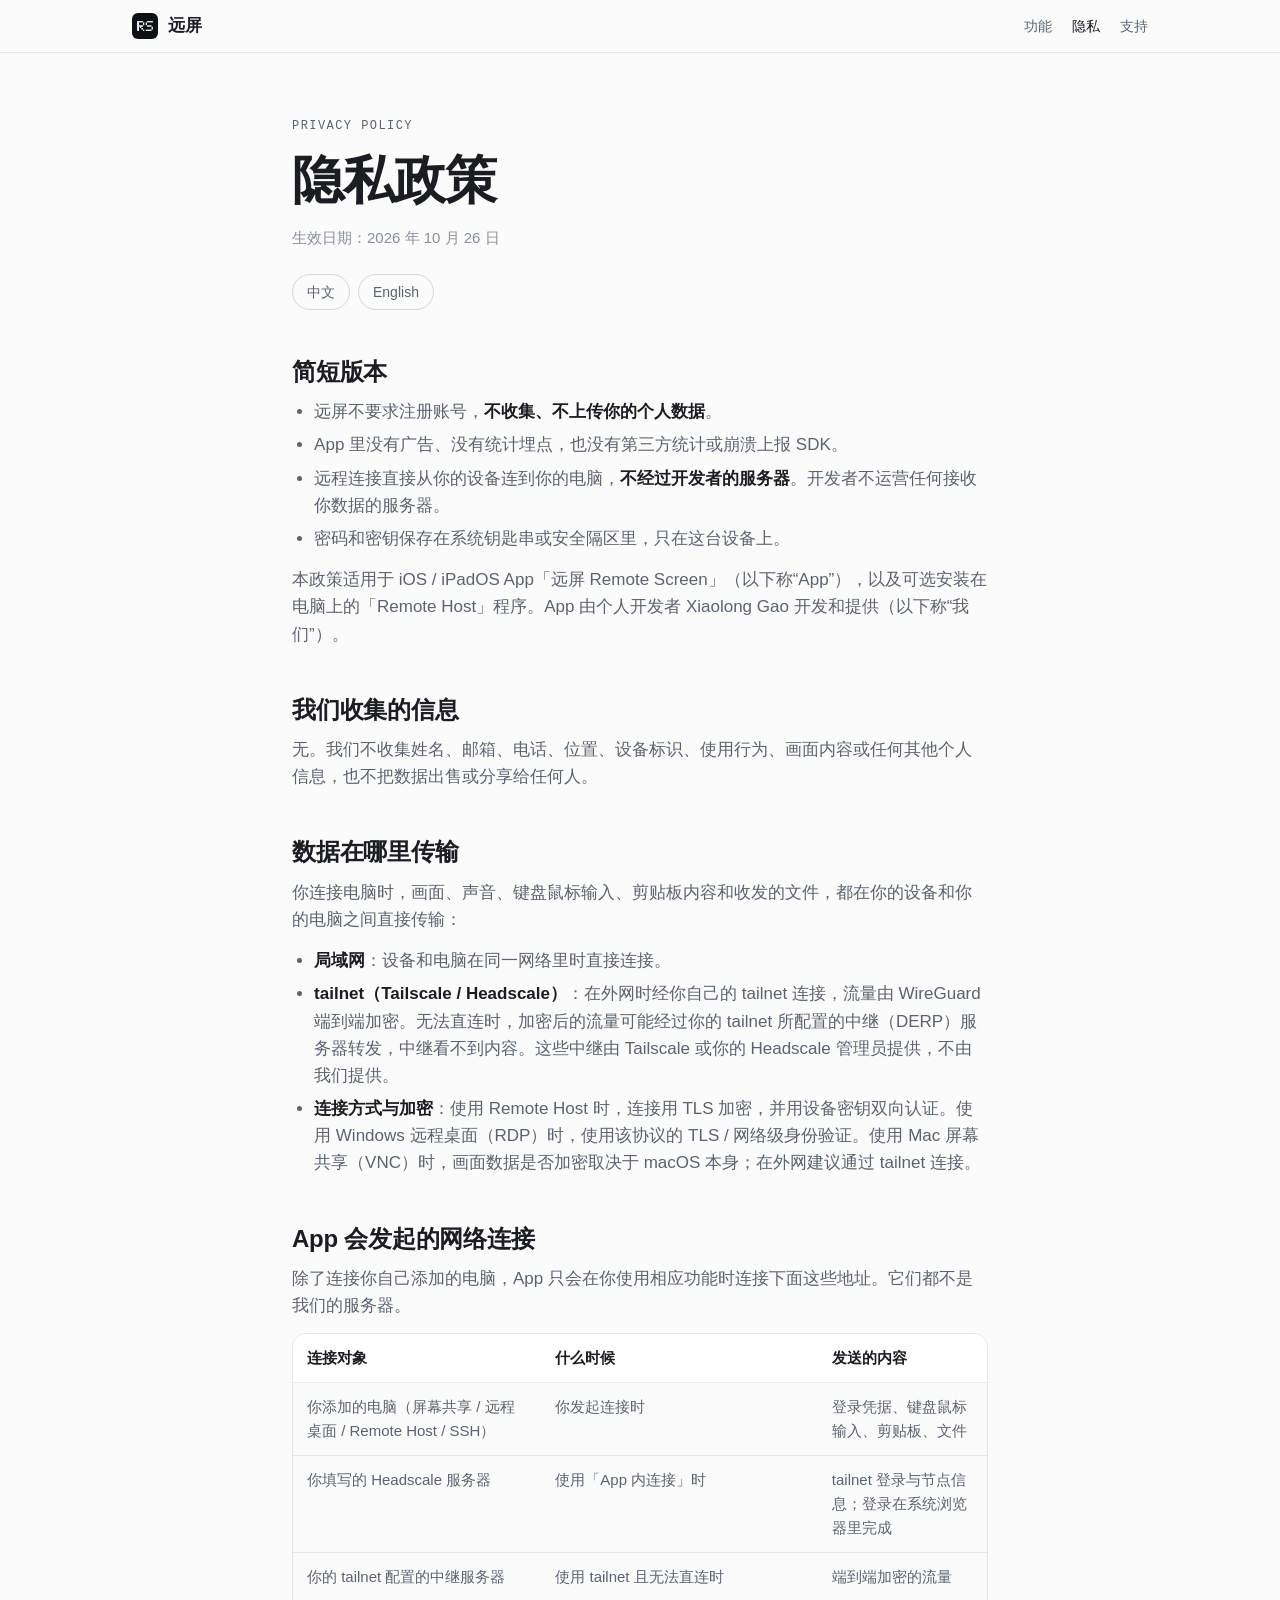
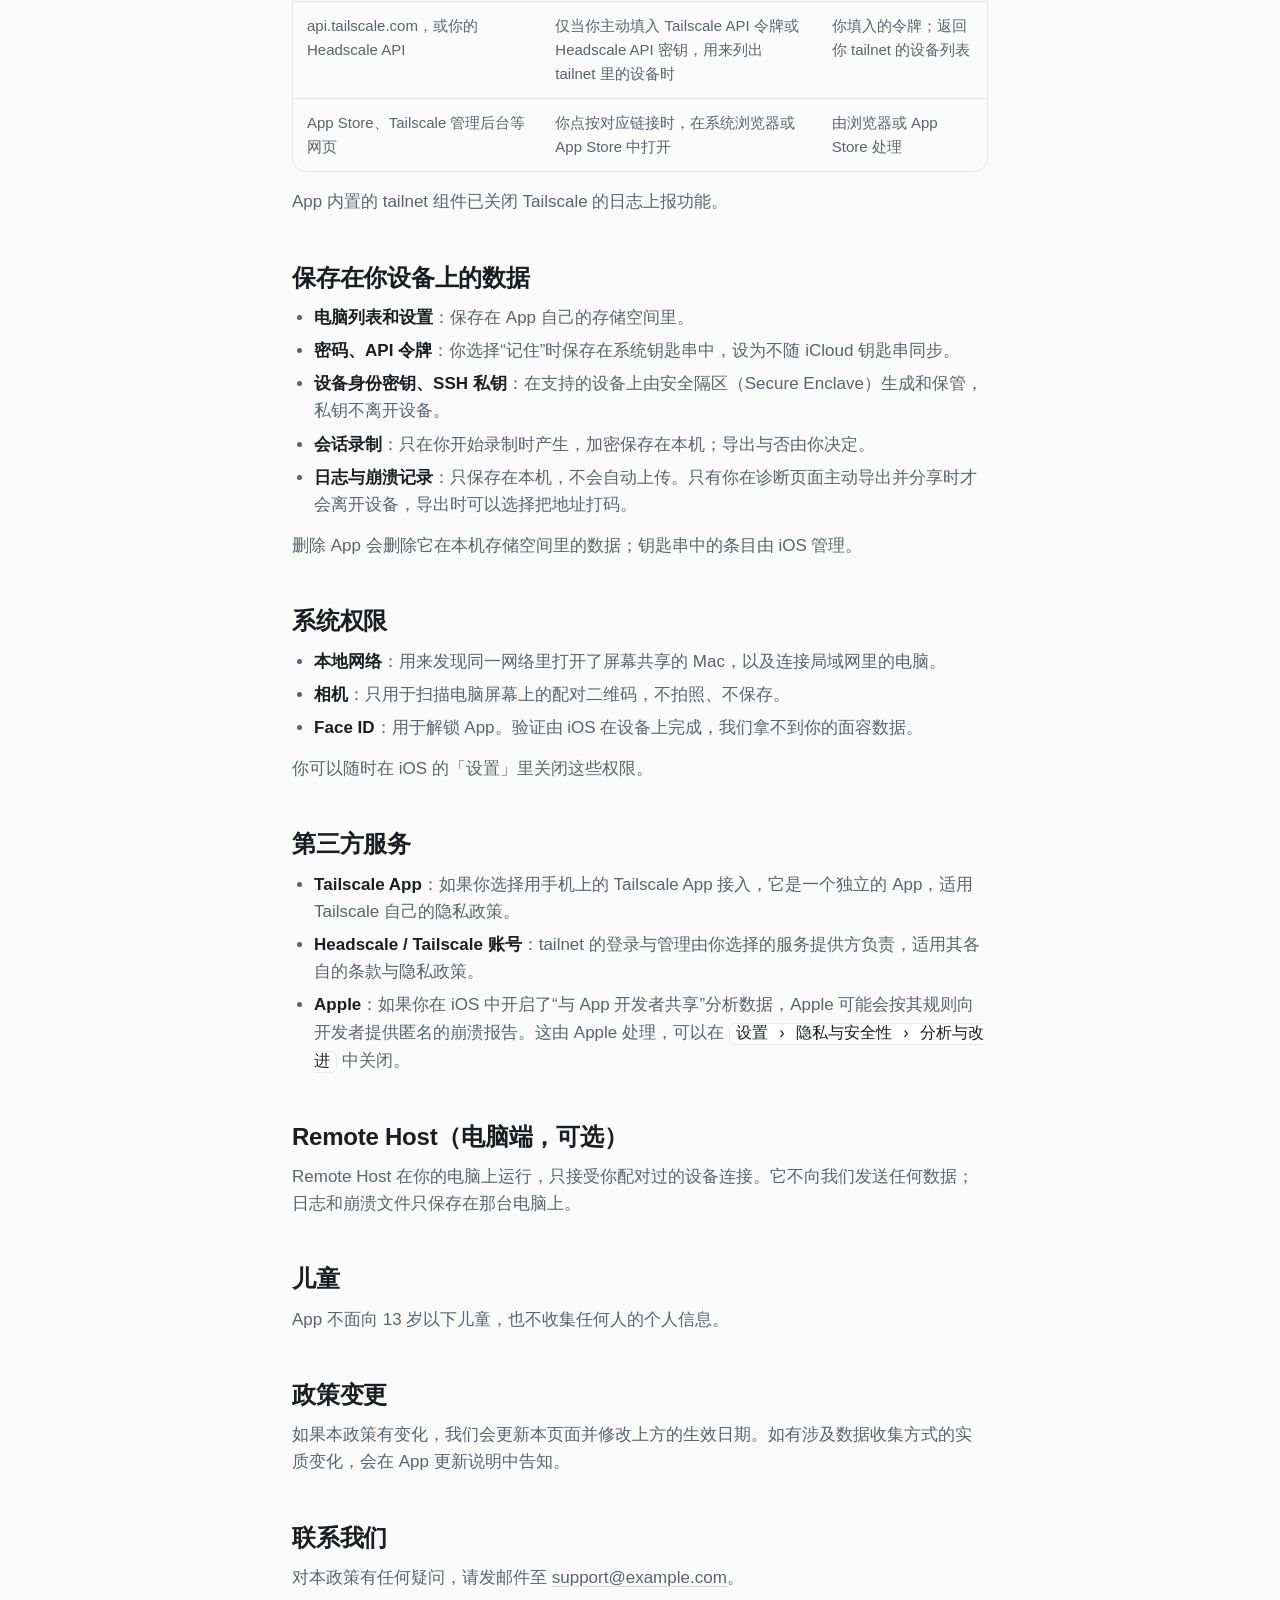
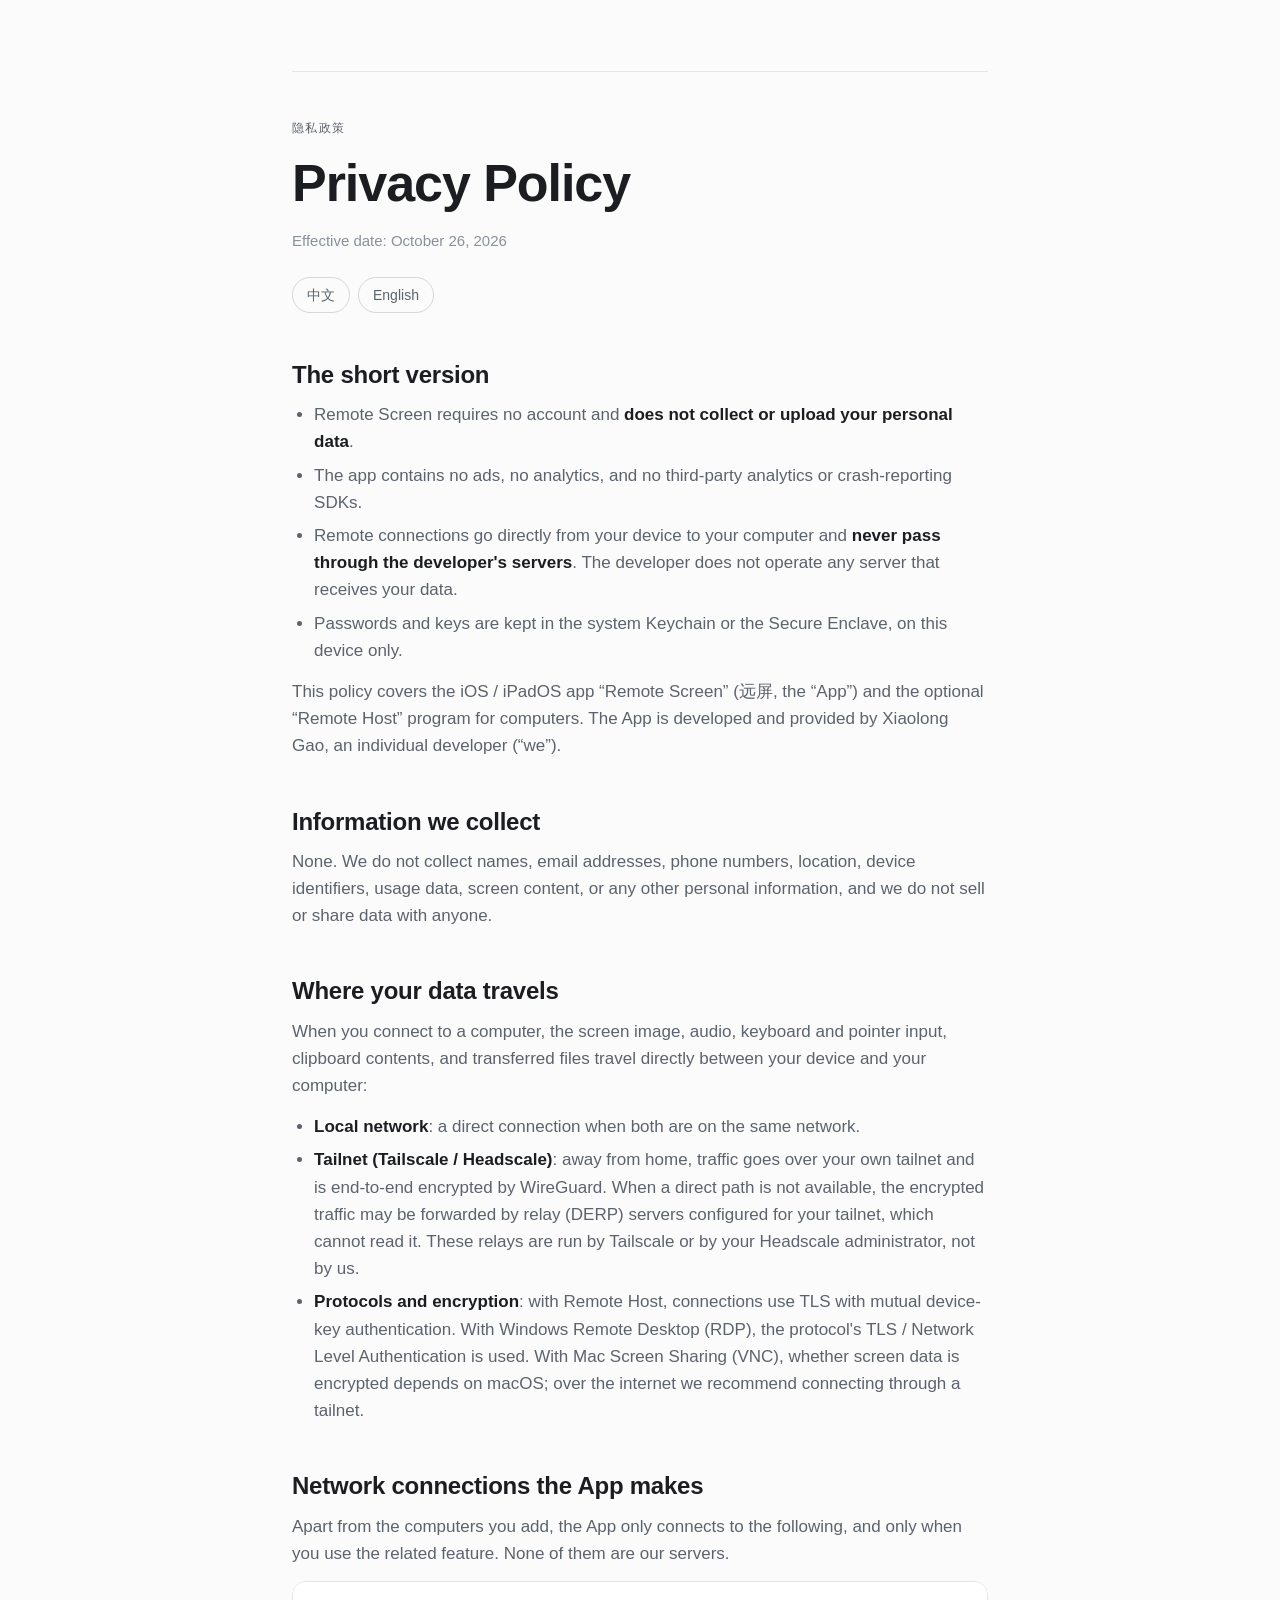
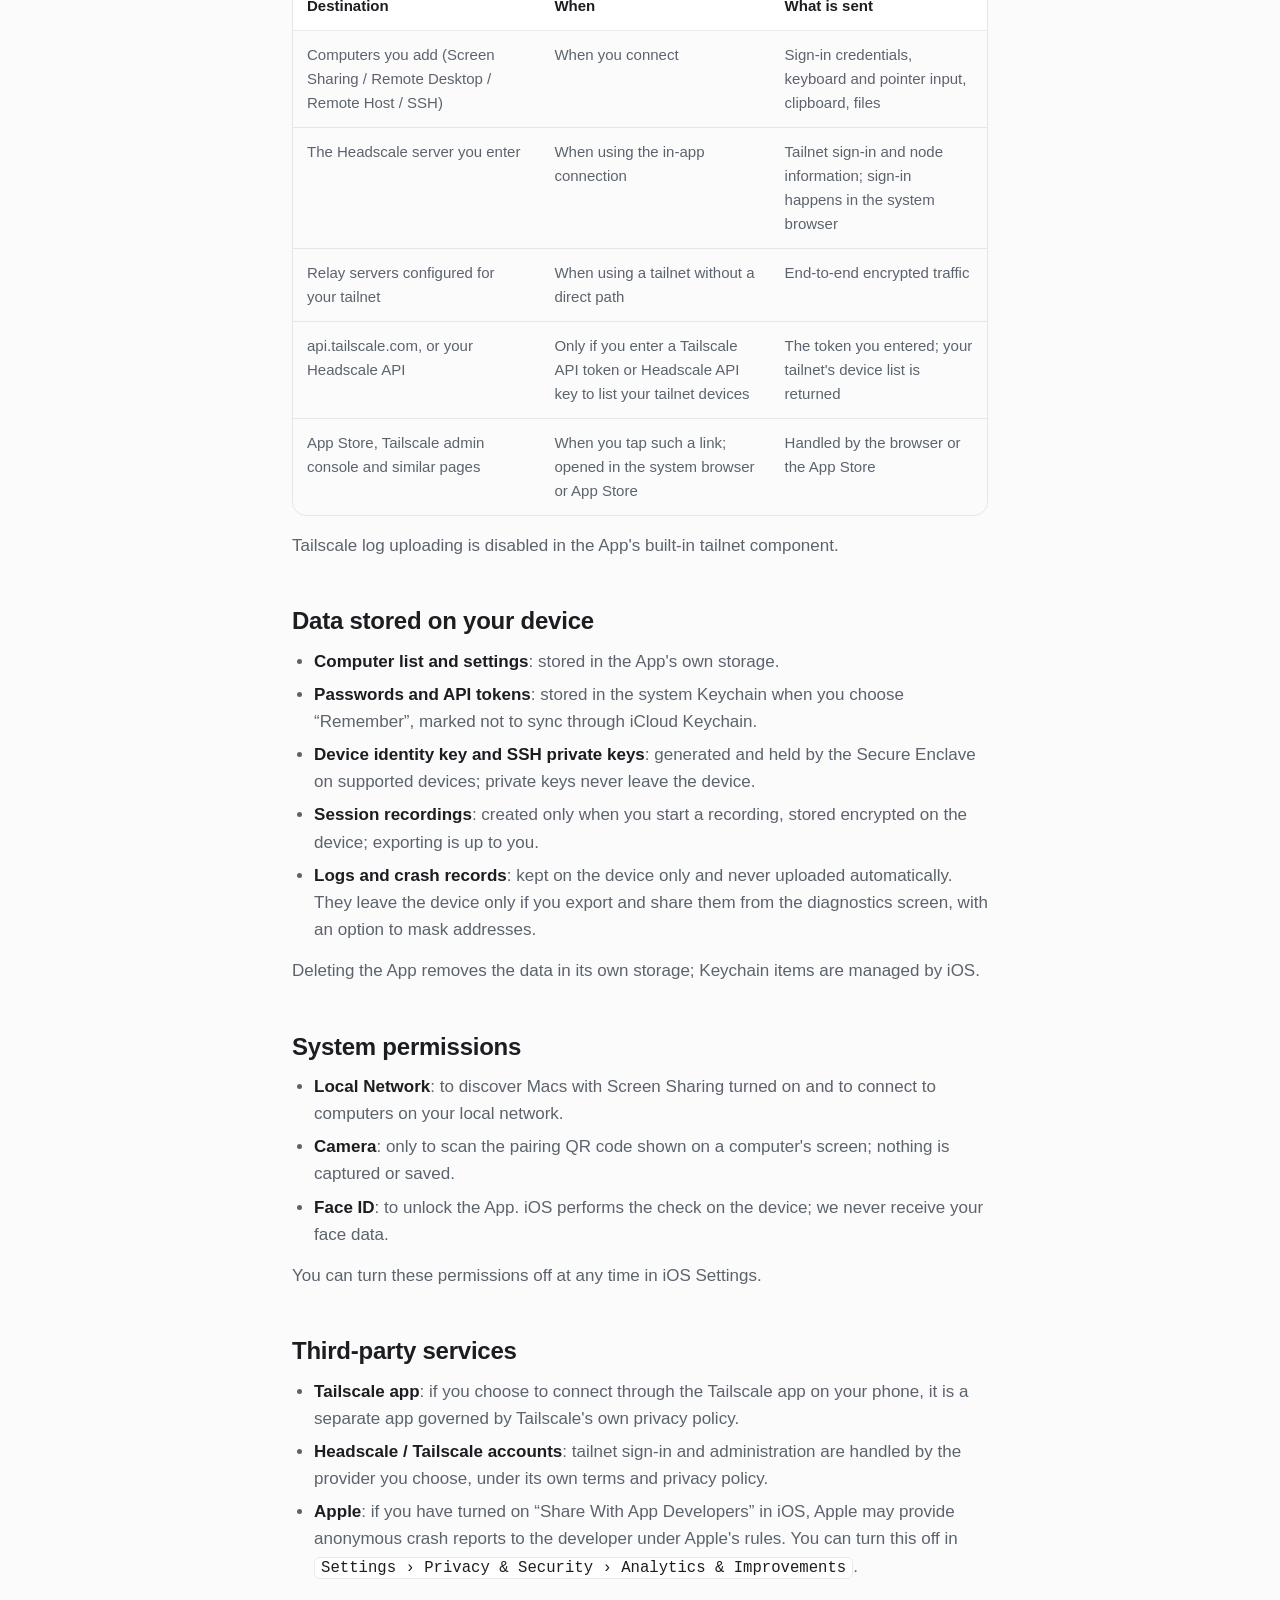
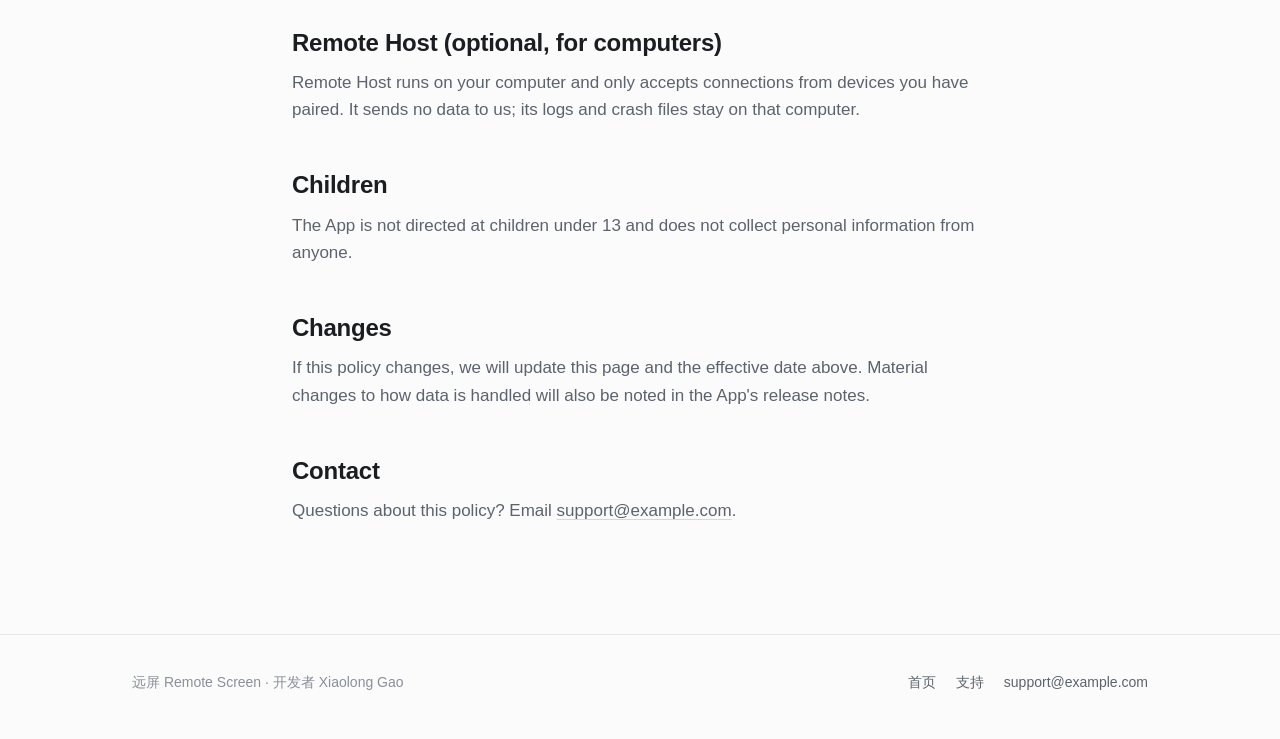
==== privacy.html @ ad570a6f "Add Remote Screen promo site with privacy and support pages Co-Authored-By: Claude Opus 5.5 <noreply" ====
<!doctype html>
<html lang="zh-CN">
<head>
  <meta charset="utf-8">
  <meta name="viewport" content="width=device-width, initial-scale=1">
  <title>隐私政策 · 远屏 Remote Screen</title>
  <meta name="description" content="远屏 Remote Screen 隐私政策 / Privacy Policy。">
  <meta name="theme-color" content="#0b0d10" media="(prefers-color-scheme: dark)">
  <meta name="theme-color" content="#fbfbfc" media="(prefers-color-scheme: light)">
  <link rel="icon" type="image/png" sizes="32x32" href="assets/icon-32.png">
  <link rel="icon" type="image/png" sizes="64x64" href="assets/icon-64.png">
  <link rel="apple-touch-icon" href="assets/icon-180.png">
  <link rel="stylesheet" href="style.css">
</head>
<body>
  <header class="nav">
    <div class="wrap">
      <a class="brand" href="./"><img src="assets/icon-64.png" alt="" width="26" height="26">远屏</a>
      <ul>
        <li class="hide-sm"><a href="./#features">功能</a></li>
        <li><a href="privacy.html" aria-current="page">隐私</a></li>
        <li><a href="support.html">支持</a></li>
      </ul>
    </div>
  </header>

  <main class="doc">
    <div class="wrap">

      <article class="lang-block" id="zh" lang="zh-CN">
        <p class="eyebrow">Privacy Policy</p>
        <h1>隐私政策</h1>
        <p class="meta">生效日期：2026 年 10 月 26 日</p>
        <nav class="lang-switch" aria-label="语言">
          <a href="#zh">中文</a>
          <a href="#en">English</a>
        </nav>

        <h2>简短版本</h2>
        <ul>
          <li>远屏不要求注册账号，<strong>不收集、不上传你的个人数据</strong>。</li>
          <li>App 里没有广告、没有统计埋点，也没有第三方统计或崩溃上报 SDK。</li>
          <li>远程连接直接从你的设备连到你的电脑，<strong>不经过开发者的服务器</strong>。开发者不运营任何接收你数据的服务器。</li>
          <li>密码和密钥保存在系统钥匙串或安全隔区里，只在这台设备上。</li>
        </ul>

        <p>本政策适用于 iOS / iPadOS App「远屏 Remote Screen」（以下称“App”），以及可选安装在电脑上的「Remote Host」程序。App 由个人开发者 Xiaolong Gao 开发和提供（以下称“我们”）。</p>

        <h2>我们收集的信息</h2>
        <p>无。我们不收集姓名、邮箱、电话、位置、设备标识、使用行为、画面内容或任何其他个人信息，也不把数据出售或分享给任何人。</p>

        <h2>数据在哪里传输</h2>
        <p>你连接电脑时，画面、声音、键盘鼠标输入、剪贴板内容和收发的文件，都在你的设备和你的电脑之间直接传输：</p>
        <ul>
          <li><strong>局域网</strong>：设备和电脑在同一网络里时直接连接。</li>
          <li><strong>tailnet（Tailscale / Headscale）</strong>：在外网时经你自己的 tailnet 连接，流量由 WireGuard 端到端加密。无法直连时，加密后的流量可能经过你的 tailnet 所配置的中继（DERP）服务器转发，中继看不到内容。这些中继由 Tailscale 或你的 Headscale 管理员提供，不由我们提供。</li>
          <li><strong>连接方式与加密</strong>：使用 Remote Host 时，连接用 TLS 加密，并用设备密钥双向认证。使用 Windows 远程桌面（RDP）时，使用该协议的 TLS / 网络级身份验证。使用 Mac 屏幕共享（VNC）时，画面数据是否加密取决于 macOS 本身；在外网建议通过 tailnet 连接。</li>
        </ul>

        <h2>App 会发起的网络连接</h2>
        <p>除了连接你自己添加的电脑，App 只会在你使用相应功能时连接下面这些地址。它们都不是我们的服务器。</p>
        <div class="table-wrap">
          <table>
            <thead><tr><th>连接对象</th><th>什么时候</th><th>发送的内容</th></tr></thead>
            <tbody>
              <tr><td>你添加的电脑（屏幕共享 / 远程桌面 / Remote Host / SSH）</td><td>你发起连接时</td><td>登录凭据、键盘鼠标输入、剪贴板、文件</td></tr>
              <tr><td>你填写的 Headscale 服务器</td><td>使用「App 内连接」时</td><td>tailnet 登录与节点信息；登录在系统浏览器里完成</td></tr>
              <tr><td>你的 tailnet 配置的中继服务器</td><td>使用 tailnet 且无法直连时</td><td>端到端加密的流量</td></tr>
              <tr><td>api.tailscale.com，或你的 Headscale API</td><td>仅当你主动填入 Tailscale API 令牌或 Headscale API 密钥，用来列出 tailnet 里的设备时</td><td>你填入的令牌；返回你 tailnet 的设备列表</td></tr>
              <tr><td>App Store、Tailscale 管理后台等网页</td><td>你点按对应链接时，在系统浏览器或 App Store 中打开</td><td>由浏览器或 App Store 处理</td></tr>
            </tbody>
          </table>
        </div>
        <p>App 内置的 tailnet 组件已关闭 Tailscale 的日志上报功能。</p>

        <h2>保存在你设备上的数据</h2>
        <ul>
          <li><strong>电脑列表和设置</strong>：保存在 App 自己的存储空间里。</li>
          <li><strong>密码、API 令牌</strong>：你选择“记住”时保存在系统钥匙串中，设为不随 iCloud 钥匙串同步。</li>
          <li><strong>设备身份密钥、SSH 私钥</strong>：在支持的设备上由安全隔区（Secure Enclave）生成和保管，私钥不离开设备。</li>
          <li><strong>会话录制</strong>：只在你开始录制时产生，加密保存在本机；导出与否由你决定。</li>
          <li><strong>日志与崩溃记录</strong>：只保存在本机，不会自动上传。只有你在诊断页面主动导出并分享时才会离开设备，导出时可以选择把地址打码。</li>
        </ul>
        <p>删除 App 会删除它在本机存储空间里的数据；钥匙串中的条目由 iOS 管理。</p>

        <h2>系统权限</h2>
        <ul>
          <li><strong>本地网络</strong>：用来发现同一网络里打开了屏幕共享的 Mac，以及连接局域网里的电脑。</li>
          <li><strong>相机</strong>：只用于扫描电脑屏幕上的配对二维码，不拍照、不保存。</li>
          <li><strong>Face ID</strong>：用于解锁 App。验证由 iOS 在设备上完成，我们拿不到你的面容数据。</li>
        </ul>
        <p>你可以随时在 iOS 的「设置」里关闭这些权限。</p>

        <h2>第三方服务</h2>
        <ul>
          <li><strong>Tailscale App</strong>：如果你选择用手机上的 Tailscale App 接入，它是一个独立的 App，适用 Tailscale 自己的隐私政策。</li>
          <li><strong>Headscale / Tailscale 账号</strong>：tailnet 的登录与管理由你选择的服务提供方负责，适用其各自的条款与隐私政策。</li>
          <li><strong>Apple</strong>：如果你在 iOS 中开启了“与 App 开发者共享”分析数据，Apple 可能会按其规则向开发者提供匿名的崩溃报告。这由 Apple 处理，可以在 <span class="path">设置 › 隐私与安全性 › 分析与改进</span> 中关闭。</li>
        </ul>

        <h2>Remote Host（电脑端，可选）</h2>
        <p>Remote Host 在你的电脑上运行，只接受你配对过的设备连接。它不向我们发送任何数据；日志和崩溃文件只保存在那台电脑上。</p>

        <h2>儿童</h2>
        <p>App 不面向 13 岁以下儿童，也不收集任何人的个人信息。</p>

        <h2>政策变更</h2>
        <p>如果本政策有变化，我们会更新本页面并修改上方的生效日期。如有涉及数据收集方式的实质变化，会在 App 更新说明中告知。</p>

        <h2>联系我们</h2>
        <p>对本政策有任何疑问，请发邮件至 <a href="mailto:support@example.com">support@example.com</a>。</p>
      </article>

      <article class="lang-block" id="en" lang="en">
        <p class="eyebrow">隐私政策</p>
        <h1>Privacy Policy</h1>
        <p class="meta">Effective date: October 26, 2026</p>
        <nav class="lang-switch" aria-label="Language">
          <a href="#zh">中文</a>
          <a href="#en">English</a>
        </nav>

        <h2>The short version</h2>
        <ul>
          <li>Remote Screen requires no account and <strong>does not collect or upload your personal data</strong>.</li>
          <li>The app contains no ads, no analytics, and no third-party analytics or crash-reporting SDKs.</li>
          <li>Remote connections go directly from your device to your computer and <strong>never pass through the developer's servers</strong>. The developer does not operate any server that receives your data.</li>
          <li>Passwords and keys are kept in the system Keychain or the Secure Enclave, on this device only.</li>
        </ul>

        <p>This policy covers the iOS / iPadOS app “Remote Screen” (远屏, the “App”) and the optional “Remote Host” program for computers. The App is developed and provided by Xiaolong Gao, an individual developer (“we”).</p>

        <h2>Information we collect</h2>
        <p>None. We do not collect names, email addresses, phone numbers, location, device identifiers, usage data, screen content, or any other personal information, and we do not sell or share data with anyone.</p>

        <h2>Where your data travels</h2>
        <p>When you connect to a computer, the screen image, audio, keyboard and pointer input, clipboard contents, and transferred files travel directly between your device and your computer:</p>
        <ul>
          <li><strong>Local network</strong>: a direct connection when both are on the same network.</li>
          <li><strong>Tailnet (Tailscale / Headscale)</strong>: away from home, traffic goes over your own tailnet and is end-to-end encrypted by WireGuard. When a direct path is not available, the encrypted traffic may be forwarded by relay (DERP) servers configured for your tailnet, which cannot read it. These relays are run by Tailscale or by your Headscale administrator, not by us.</li>
          <li><strong>Protocols and encryption</strong>: with Remote Host, connections use TLS with mutual device-key authentication. With Windows Remote Desktop (RDP), the protocol's TLS / Network Level Authentication is used. With Mac Screen Sharing (VNC), whether screen data is encrypted depends on macOS; over the internet we recommend connecting through a tailnet.</li>
        </ul>

        <h2>Network connections the App makes</h2>
        <p>Apart from the computers you add, the App only connects to the following, and only when you use the related feature. None of them are our servers.</p>
        <div class="table-wrap">
          <table>
            <thead><tr><th>Destination</th><th>When</th><th>What is sent</th></tr></thead>
            <tbody>
              <tr><td>Computers you add (Screen Sharing / Remote Desktop / Remote Host / SSH)</td><td>When you connect</td><td>Sign-in credentials, keyboard and pointer input, clipboard, files</td></tr>
              <tr><td>The Headscale server you enter</td><td>When using the in-app connection</td><td>Tailnet sign-in and node information; sign-in happens in the system browser</td></tr>
              <tr><td>Relay servers configured for your tailnet</td><td>When using a tailnet without a direct path</td><td>End-to-end encrypted traffic</td></tr>
              <tr><td>api.tailscale.com, or your Headscale API</td><td>Only if you enter a Tailscale API token or Headscale API key to list your tailnet devices</td><td>The token you entered; your tailnet's device list is returned</td></tr>
              <tr><td>App Store, Tailscale admin console and similar pages</td><td>When you tap such a link; opened in the system browser or App Store</td><td>Handled by the browser or the App Store</td></tr>
            </tbody>
          </table>
        </div>
        <p>Tailscale log uploading is disabled in the App's built-in tailnet component.</p>

        <h2>Data stored on your device</h2>
        <ul>
          <li><strong>Computer list and settings</strong>: stored in the App's own storage.</li>
          <li><strong>Passwords and API tokens</strong>: stored in the system Keychain when you choose “Remember”, marked not to sync through iCloud Keychain.</li>
          <li><strong>Device identity key and SSH private keys</strong>: generated and held by the Secure Enclave on supported devices; private keys never leave the device.</li>
          <li><strong>Session recordings</strong>: created only when you start a recording, stored encrypted on the device; exporting is up to you.</li>
          <li><strong>Logs and crash records</strong>: kept on the device only and never uploaded automatically. They leave the device only if you export and share them from the diagnostics screen, with an option to mask addresses.</li>
        </ul>
        <p>Deleting the App removes the data in its own storage; Keychain items are managed by iOS.</p>

        <h2>System permissions</h2>
        <ul>
          <li><strong>Local Network</strong>: to discover Macs with Screen Sharing turned on and to connect to computers on your local network.</li>
          <li><strong>Camera</strong>: only to scan the pairing QR code shown on a computer's screen; nothing is captured or saved.</li>
          <li><strong>Face ID</strong>: to unlock the App. iOS performs the check on the device; we never receive your face data.</li>
        </ul>
        <p>You can turn these permissions off at any time in iOS Settings.</p>

        <h2>Third-party services</h2>
        <ul>
          <li><strong>Tailscale app</strong>: if you choose to connect through the Tailscale app on your phone, it is a separate app governed by Tailscale's own privacy policy.</li>
          <li><strong>Headscale / Tailscale accounts</strong>: tailnet sign-in and administration are handled by the provider you choose, under its own terms and privacy policy.</li>
          <li><strong>Apple</strong>: if you have turned on “Share With App Developers” in iOS, Apple may provide anonymous crash reports to the developer under Apple's rules. You can turn this off in <span class="path">Settings › Privacy &amp; Security › Analytics &amp; Improvements</span>.</li>
        </ul>

        <h2>Remote Host (optional, for computers)</h2>
        <p>Remote Host runs on your computer and only accepts connections from devices you have paired. It sends no data to us; its logs and crash files stay on that computer.</p>

        <h2>Children</h2>
        <p>The App is not directed at children under 13 and does not collect personal information from anyone.</p>

        <h2>Changes</h2>
        <p>If this policy changes, we will update this page and the effective date above. Material changes to how data is handled will also be noted in the App's release notes.</p>

        <h2>Contact</h2>
        <p>Questions about this policy? Email <a href="mailto:support@example.com">support@example.com</a>.</p>
      </article>

    </div>
  </main>

  <footer class="footer">
    <div class="wrap">
      <span>远屏 Remote Screen · 开发者 Xiaolong Gao</span>
      <nav>
        <a href="./">首页</a>
        <a href="support.html">支持</a>
        <a href="mailto:support@example.com">support@example.com</a>
      </nav>
    </div>
  </footer>
</body>
</html>
---- style.css ----
/* 远屏 Remote Screen — 站点样式。单文件，无构建。深色为主，浅色跟随系统。 */

:root {
  color-scheme: dark light;
  --bg: #0b0d10;
  --bg-raised: #14171b;
  --bg-sunken: #08090b;
  --text: #eceff2;
  --text-2: #a3abb5;
  --text-3: #6f7782;
  --line: rgba(236, 239, 242, 0.1);
  --line-strong: rgba(236, 239, 242, 0.18);
  --accent: #9cc4a4;
  --btn-bg: #eceff2;
  --btn-text: #0b0d10;
  --radius: 22px;
  --wrap: 1080px;
  --gutter: 16px;
  --font: -apple-system, BlinkMacSystemFont, "SF Pro Text", "PingFang SC", "Hiragino Sans GB",
    "Microsoft YaHei", "Helvetica Neue", Helvetica, Arial, sans-serif;
  --mono: ui-monospace, "SF Mono", Menlo, Consolas, monospace;
}

@media (prefers-color-scheme: light) {
  :root {
    --bg: #fbfbfc;
    --bg-raised: #ffffff;
    --bg-sunken: #f2f3f5;
    --text: #1b1d20;
    --text-2: #5c636c;
    --text-3: #8a9099;
    --line: rgba(27, 29, 32, 0.09);
    --line-strong: rgba(27, 29, 32, 0.16);
    --accent: #3d7a4c;
    --btn-bg: #1b1d20;
    --btn-text: #ffffff;
  }
}

*, *::before, *::after { box-sizing: border-box; }

html { -webkit-text-size-adjust: 100%; text-size-adjust: 100%; scroll-behavior: smooth; }

body {
  margin: 0;
  background: var(--bg);
  color: var(--text);
  font-family: var(--font);
  font-size: 17px;
  line-height: 1.6;
  -webkit-font-smoothing: antialiased;
  overflow-x: hidden;
}

img { max-width: 100%; height: auto; display: block; }

a { color: inherit; text-decoration-color: var(--line-strong); text-underline-offset: 3px; }
a:hover { text-decoration-color: currentColor; }

:focus-visible { outline: 2px solid var(--accent); outline-offset: 3px; border-radius: 6px; }

.wrap { max-width: var(--wrap); margin: 0 auto; padding: 0 var(--gutter); }
@media (min-width: 720px) { :root { --gutter: 32px; } }

/* 顶栏 */
.nav {
  position: sticky; top: 0; z-index: 10;
  background: color-mix(in srgb, var(--bg) 82%, transparent);
  -webkit-backdrop-filter: saturate(160%) blur(18px);
  backdrop-filter: saturate(160%) blur(18px);
  border-bottom: 1px solid var(--line);
}
.nav .wrap { display: flex; align-items: center; justify-content: space-between; height: 52px; gap: 16px; }
.brand { display: flex; align-items: center; gap: 10px; text-decoration: none; font-weight: 600; letter-spacing: 0.01em; white-space: nowrap; }
.brand img { width: 26px; height: 26px; border-radius: 6px; image-rendering: pixelated; }
.nav ul { display: flex; gap: 20px; list-style: none; margin: 0; padding: 0; font-size: 14px; }
.nav li a { color: var(--text-2); text-decoration: none; }
.nav li a:hover, .nav li a[aria-current="page"] { color: var(--text); }
@media (max-width: 560px) { .nav ul { gap: 14px; } .nav .hide-sm { display: none; } }

/* 文字层级 */
.eyebrow {
  font-family: var(--mono); font-size: 12px; letter-spacing: 0.12em; text-transform: uppercase;
  color: var(--text-3); margin: 0 0 14px;
}
h1, h2, h3 { line-height: 1.18; letter-spacing: -0.01em; margin: 0; font-weight: 700; }
h1 { font-size: clamp(40px, 8vw, 76px); letter-spacing: -0.02em; }
h2 { font-size: clamp(28px, 4.6vw, 44px); }
h3 { font-size: 19px; font-weight: 600; }
.lead { font-size: clamp(18px, 2.2vw, 22px); color: var(--text-2); max-width: 40em; margin: 18px 0 0; }
.muted { color: var(--text-2); }
.small { font-size: 14px; color: var(--text-3); }

/* 首屏 */
.hero { padding: 72px 0 40px; text-align: center; }
.hero .app-icon { width: 104px; height: 104px; border-radius: 23px; margin: 0 auto 28px; image-rendering: pixelated; box-shadow: 0 0 0 1px var(--line); }
.hero h1 .en { display: block; font-size: 0.36em; font-weight: 500; letter-spacing: 0.02em; color: var(--text-3); margin-top: 10px; }
.hero .lead { margin-left: auto; margin-right: auto; }
.hero-cta { display: flex; flex-wrap: wrap; justify-content: center; align-items: center; gap: 14px 22px; margin-top: 32px; }
.hero .hero-shot { margin: 56px auto 0; max-width: 960px; }
.hero-shot figcaption { margin-top: 12px; }

.btn-store {
  display: inline-flex; align-items: center; gap: 10px;
  background: var(--btn-bg); color: var(--btn-text);
  padding: 11px 22px 11px 18px; border-radius: 999px; text-decoration: none; font-weight: 600; font-size: 16px;
}
.btn-store svg { width: 20px; height: 20px; fill: currentColor; }
.btn-store small { display: block; font-size: 11px; font-weight: 500; opacity: 0.7; line-height: 1.1; }
.btn-store span { line-height: 1.15; text-align: left; }
.link-arrow { color: var(--text-2); text-decoration: none; font-size: 16px; }
.link-arrow:hover { color: var(--text); }
.link-arrow::after { content: " →"; }

/* 分区 */
.section { padding: 96px 0; border-top: 1px solid var(--line); }
.section-head { max-width: 720px; margin-bottom: 48px; }

.grid { display: grid; gap: 16px; grid-template-columns: 1fr; }
@media (min-width: 720px) { .grid-2 { grid-template-columns: 1fr 1fr; } .grid-3 { grid-template-columns: repeat(3, 1fr); } }

.card {
  background: var(--bg-raised); border: 1px solid var(--line); border-radius: var(--radius);
  padding: 28px; min-width: 0;
}
.card h3 { margin-bottom: 8px; }
.card p { margin: 0; color: var(--text-2); font-size: 16px; }
.card p + p { margin-top: 10px; }
.card .tag { font-family: var(--mono); font-size: 12px; color: var(--text-3); letter-spacing: 0.06em; margin-bottom: 16px; display: block; }

.list { list-style: none; margin: 18px 0 0; padding: 0; }
.list li { padding: 10px 0; border-top: 1px solid var(--line); color: var(--text-2); font-size: 16px; }
.list li:first-child { border-top: 0; }
.list li b { color: var(--text); font-weight: 600; }

/* 截图 */
.shot { margin: 0; }
.shot img { width: 100%; }
.shot figcaption { font-size: 13px; color: var(--text-3); text-align: center; }
.split { display: grid; gap: 40px; align-items: center; grid-template-columns: 1fr; }
@media (min-width: 860px) { .split { grid-template-columns: 1.35fr 1fr; gap: 56px; } .split.rev { grid-template-columns: 1fr 1.35fr; } .split.rev > :first-child { order: 2; } }
.shot-phone { max-width: 300px; margin: 0 auto; }

/* 特性行 */
.features { display: grid; gap: 0; grid-template-columns: 1fr; border-top: 1px solid var(--line); }
@media (min-width: 720px) { .features { grid-template-columns: 1fr 1fr; column-gap: 48px; } }
.feature { padding: 26px 0; border-bottom: 1px solid var(--line); min-width: 0; }
.feature h3 { margin-bottom: 6px; }
.feature p { margin: 0; color: var(--text-2); font-size: 16px; }

/* 隐私承诺 */
.promise { background: var(--bg-sunken); }
.promise-list { display: grid; gap: 28px; grid-template-columns: 1fr; margin: 0; padding: 0; list-style: none; }
@media (min-width: 720px) { .promise-list { grid-template-columns: repeat(3, 1fr); gap: 40px; } }
.promise-list h3 { margin-bottom: 8px; }
.promise-list p { margin: 0; color: var(--text-2); font-size: 16px; }

/* 常见问题 */
.faq { border-top: 1px solid var(--line); }
.faq details { border-bottom: 1px solid var(--line); }
.faq summary {
  cursor: pointer; list-style: none; padding: 22px 36px 22px 0; position: relative;
  font-size: 18px; font-weight: 600;
}
.faq summary::-webkit-details-marker { display: none; }
.faq summary::after {
  content: ""; position: absolute; right: 6px; top: 50%; width: 10px; height: 10px; margin-top: -7px;
  border-right: 2px solid var(--text-3); border-bottom: 2px solid var(--text-3); transform: rotate(45deg);
  transition: transform 0.2s ease;
}
.faq details[open] summary::after { transform: rotate(-135deg); margin-top: -2px; }
.faq .answer { padding: 0 0 24px; color: var(--text-2); max-width: 46em; }
.faq .answer p { margin: 0 0 12px; }
.faq .answer ol, .faq .answer ul { margin: 0 0 12px; padding-left: 1.3em; }
.faq .answer li { margin: 4px 0; }

.path { font-family: var(--mono); font-size: 0.92em; color: var(--text); background: var(--bg-raised); border: 1px solid var(--line); border-radius: 6px; padding: 1px 6px; white-space: normal; overflow-wrap: anywhere; }

/* 文档页（隐私、支持） */
.doc { padding: 64px 0 96px; }
.doc .wrap { max-width: 760px; }
.doc h1 { font-size: clamp(34px, 6vw, 52px); }
.doc h2 { font-size: 24px; margin: 48px 0 12px; }
.doc h3 { font-size: 18px; margin: 28px 0 8px; }
.doc p, .doc li { color: var(--text-2); }
.doc p { margin: 0 0 14px; }
.doc ul { padding-left: 1.3em; margin: 0 0 14px; }
.doc li { margin: 6px 0; }
.doc strong { color: var(--text); font-weight: 600; }
.doc .meta { margin-top: 14px; color: var(--text-3); font-size: 15px; }
.lang-switch { display: flex; gap: 8px; margin-top: 24px; }
.lang-switch a { font-size: 14px; text-decoration: none; padding: 6px 14px; border-radius: 999px; border: 1px solid var(--line-strong); color: var(--text-2); }
.lang-switch a:hover { color: var(--text); border-color: var(--text-3); }
.lang-block + .lang-block { margin-top: 80px; padding-top: 48px; border-top: 1px solid var(--line); }
.table-wrap { overflow-x: auto; margin: 0 0 16px; border: 1px solid var(--line); border-radius: 14px; }
table { border-collapse: collapse; width: 100%; min-width: 560px; font-size: 15px; }
th, td { text-align: left; vertical-align: top; padding: 12px 14px; border-bottom: 1px solid var(--line); color: var(--text-2); }
th { color: var(--text); font-weight: 600; background: var(--bg-raised); }
tr:last-child td { border-bottom: 0; }

.contact-card { margin: 28px 0 8px; padding: 28px; border-radius: var(--radius); background: var(--bg-raised); border: 1px solid var(--line); }
.contact-card .email { font-size: clamp(20px, 4vw, 26px); font-weight: 600; color: var(--text); text-decoration: none; overflow-wrap: anywhere; }

/* 页脚 */
.footer { border-top: 1px solid var(--line); padding: 36px 0 48px; font-size: 14px; color: var(--text-3); }
.footer .wrap { display: flex; flex-wrap: wrap; gap: 12px 28px; justify-content: space-between; }
.footer nav { display: flex; flex-wrap: wrap; gap: 8px 20px; }
.footer a { color: var(--text-2); text-decoration: none; }
.footer a:hover { color: var(--text); }

@media (prefers-reduced-motion: reduce) { html { scroll-behavior: auto; } * { transition: none !important; } }
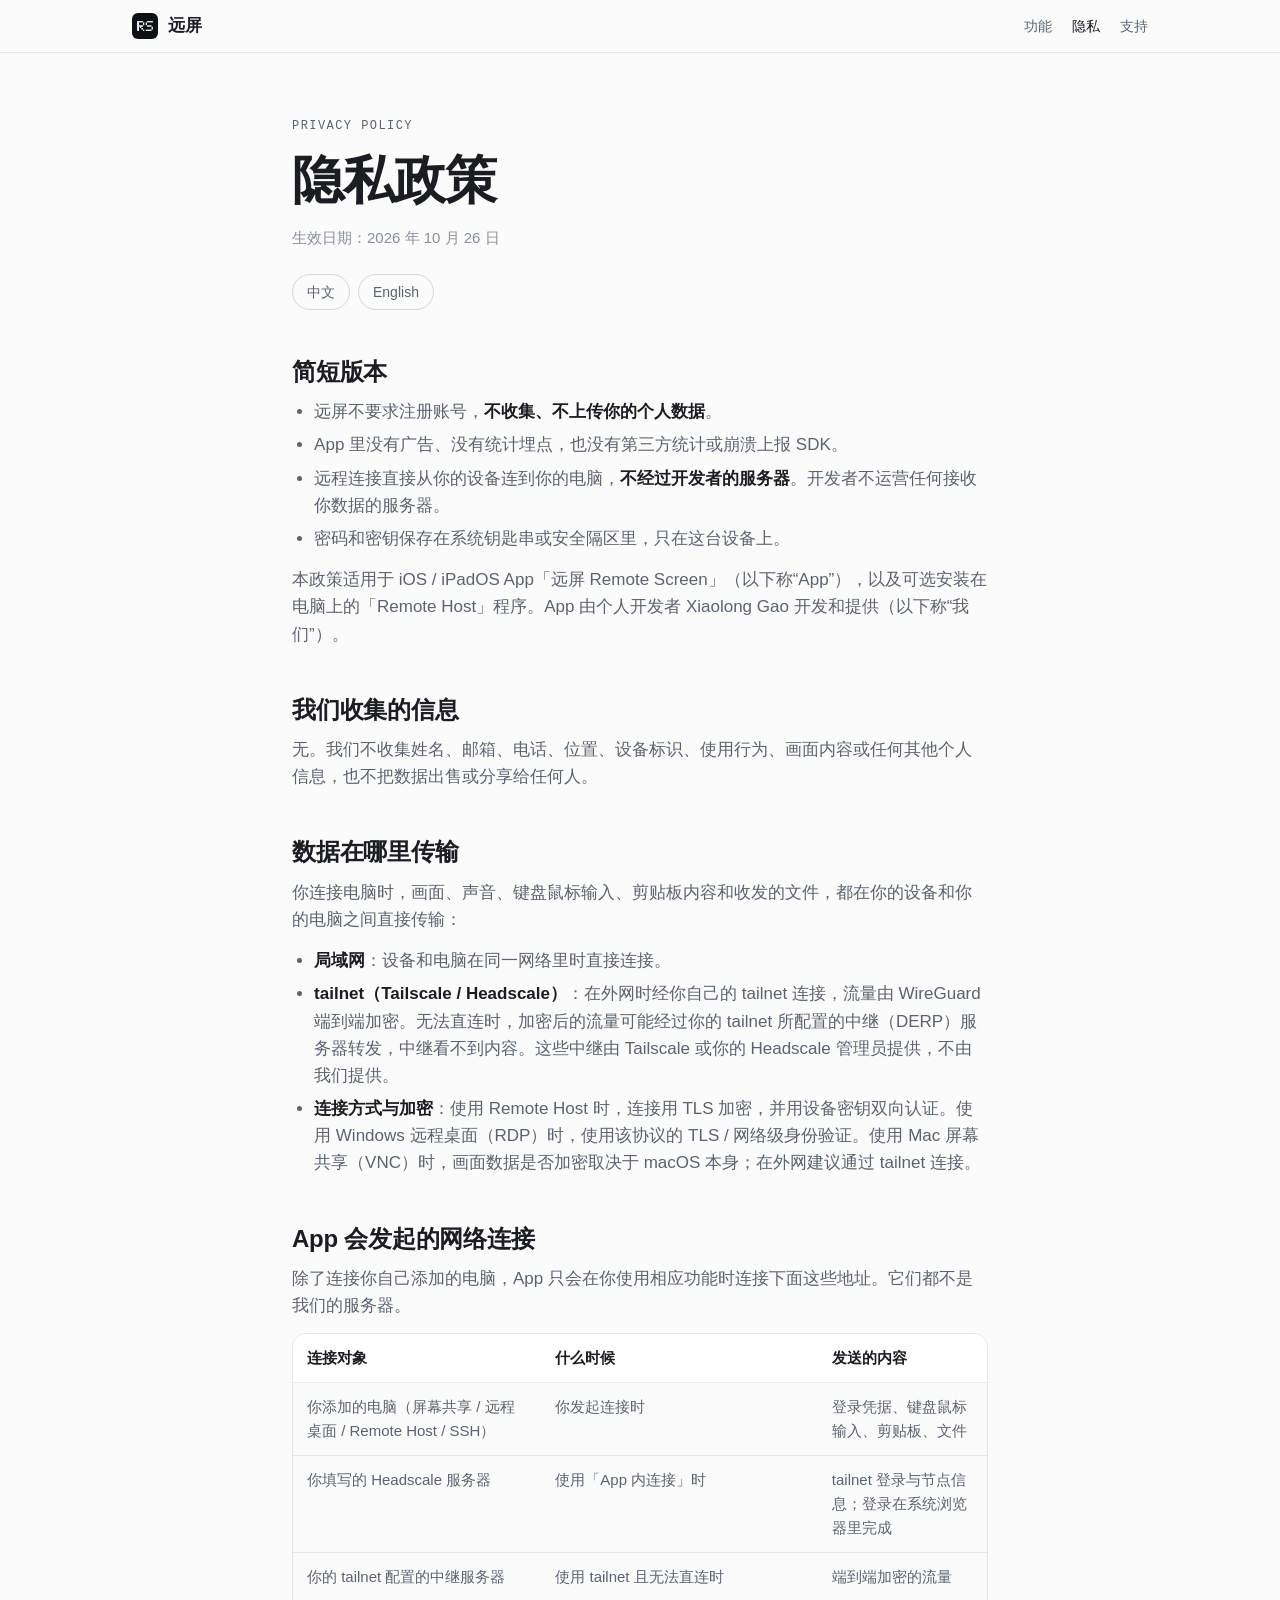
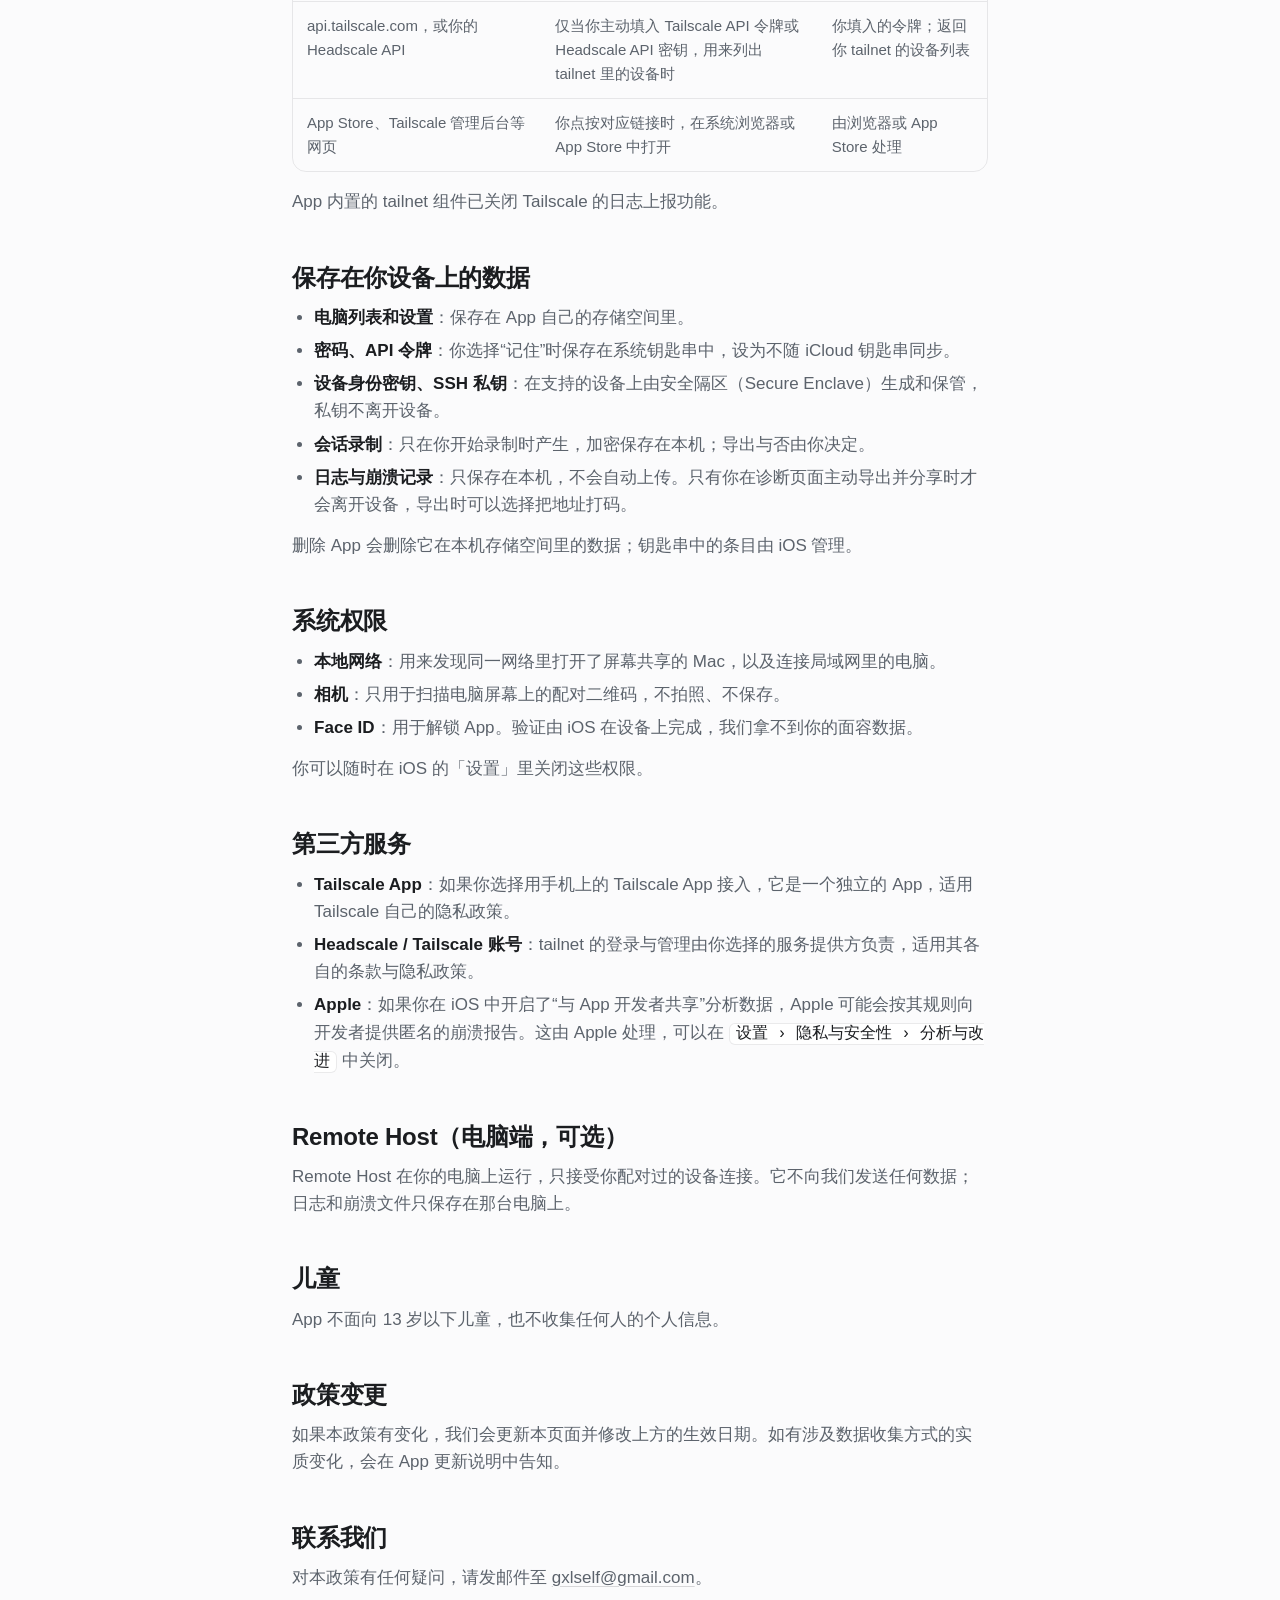
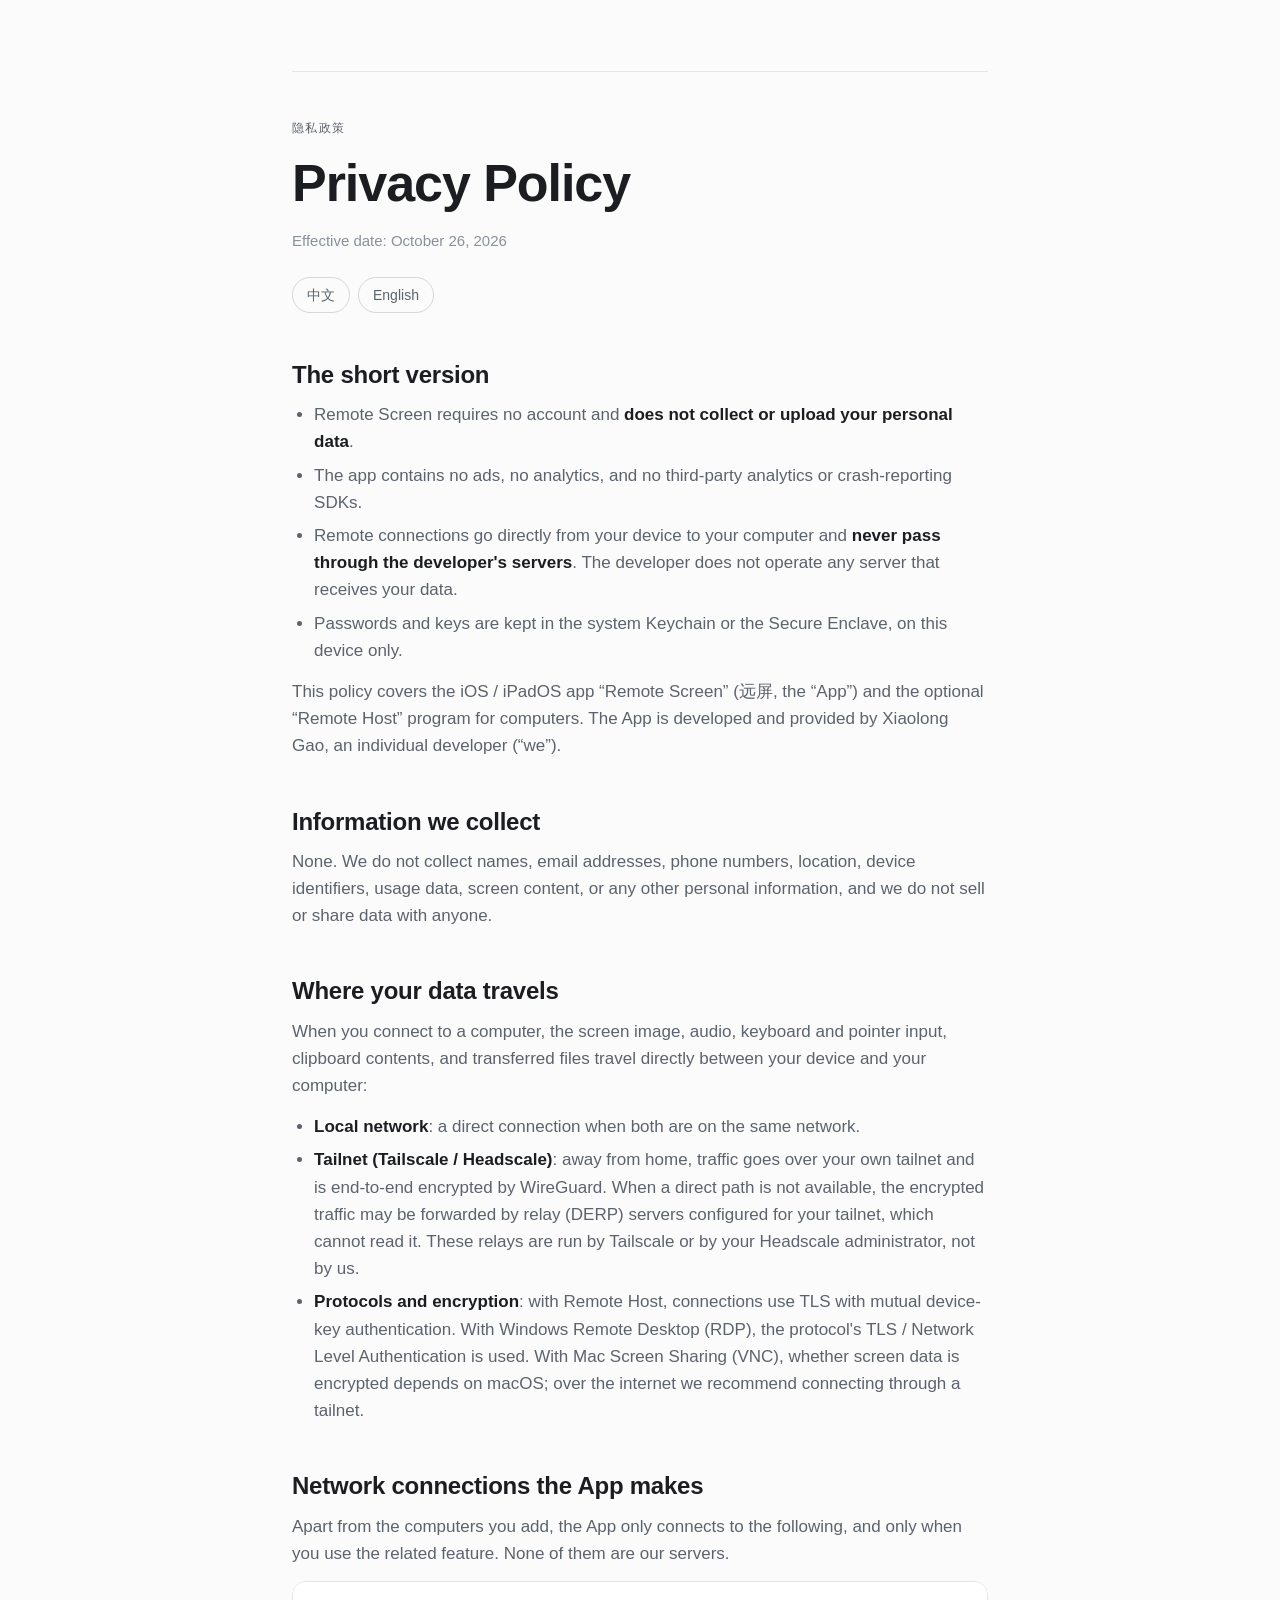
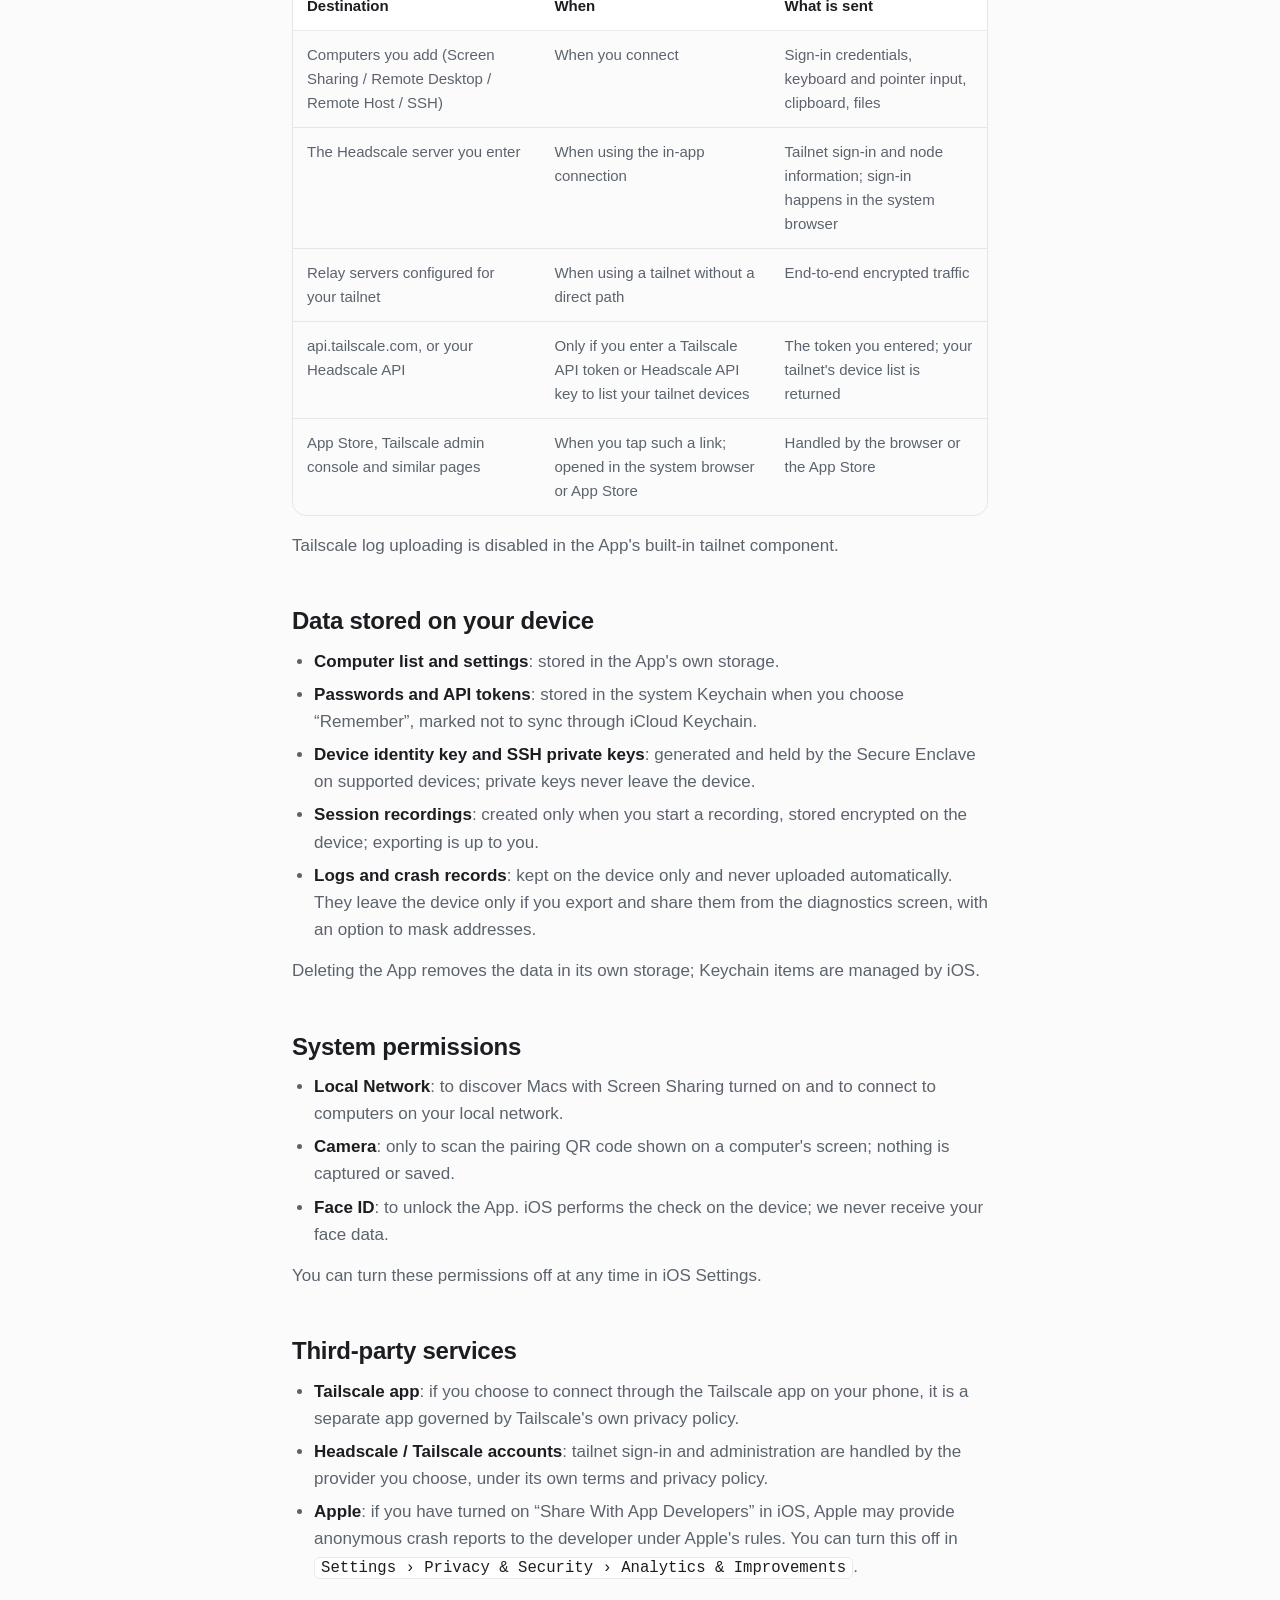
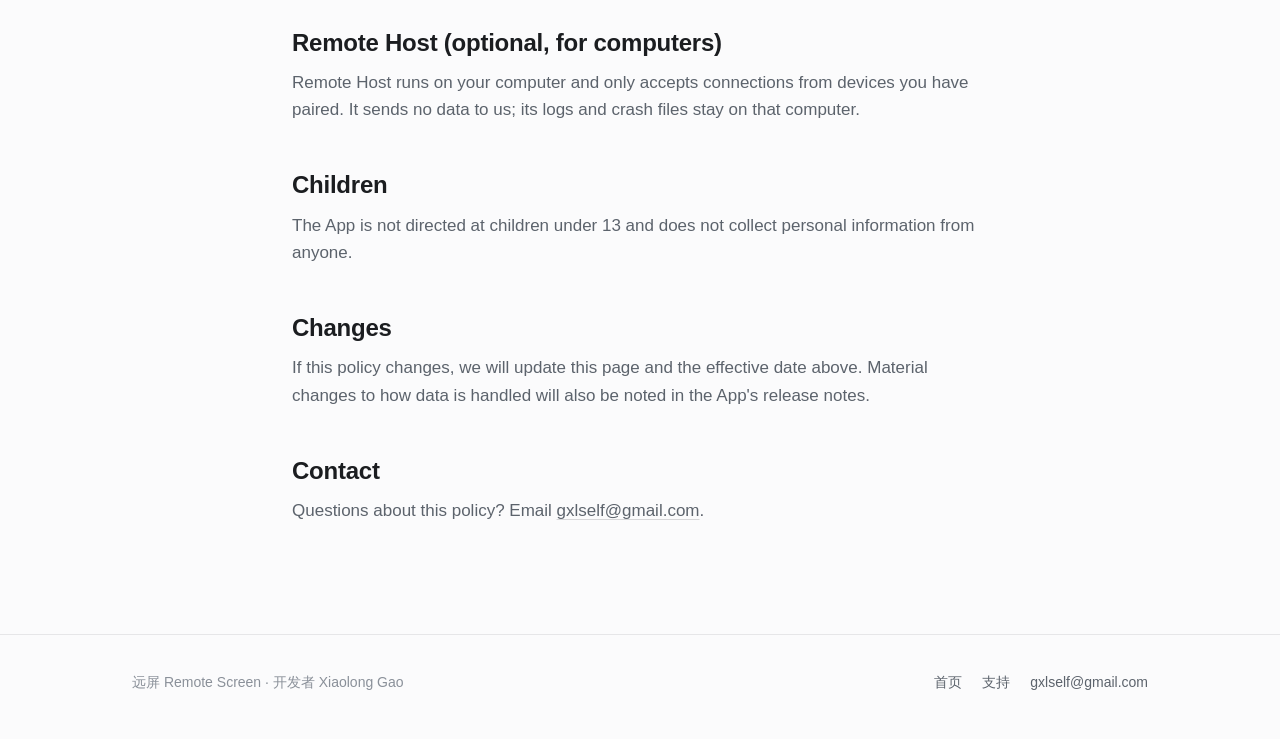
==== commit d6662100: "Replace placeholder screenshots and contact email Swap the placeholder images for the new App Store " ====
--- a/privacy.html
+++ b/privacy.html
@@ -108,7 +108,7 @@
         <p>如果本政策有变化，我们会更新本页面并修改上方的生效日期。如有涉及数据收集方式的实质变化，会在 App 更新说明中告知。</p>
 
         <h2>联系我们</h2>
-        <p>对本政策有任何疑问，请发邮件至 <a href="mailto:support@example.com">support@example.com</a>。</p>
+        <p>对本政策有任何疑问，请发邮件至 <a href="mailto:gxlself@gmail.com">gxlself@gmail.com</a>。</p>
       </article>
 
       <article class="lang-block" id="en" lang="en">
@@ -192,7 +192,7 @@
         <p>If this policy changes, we will update this page and the effective date above. Material changes to how data is handled will also be noted in the App's release notes.</p>
 
         <h2>Contact</h2>
-        <p>Questions about this policy? Email <a href="mailto:support@example.com">support@example.com</a>.</p>
+        <p>Questions about this policy? Email <a href="mailto:gxlself@gmail.com">gxlself@gmail.com</a>.</p>
       </article>
 
     </div>
@@ -204,7 +204,7 @@
       <nav>
         <a href="./">首页</a>
         <a href="support.html">支持</a>
-        <a href="mailto:support@example.com">support@example.com</a>
+        <a href="mailto:gxlself@gmail.com">gxlself@gmail.com</a>
       </nav>
     </div>
   </footer>
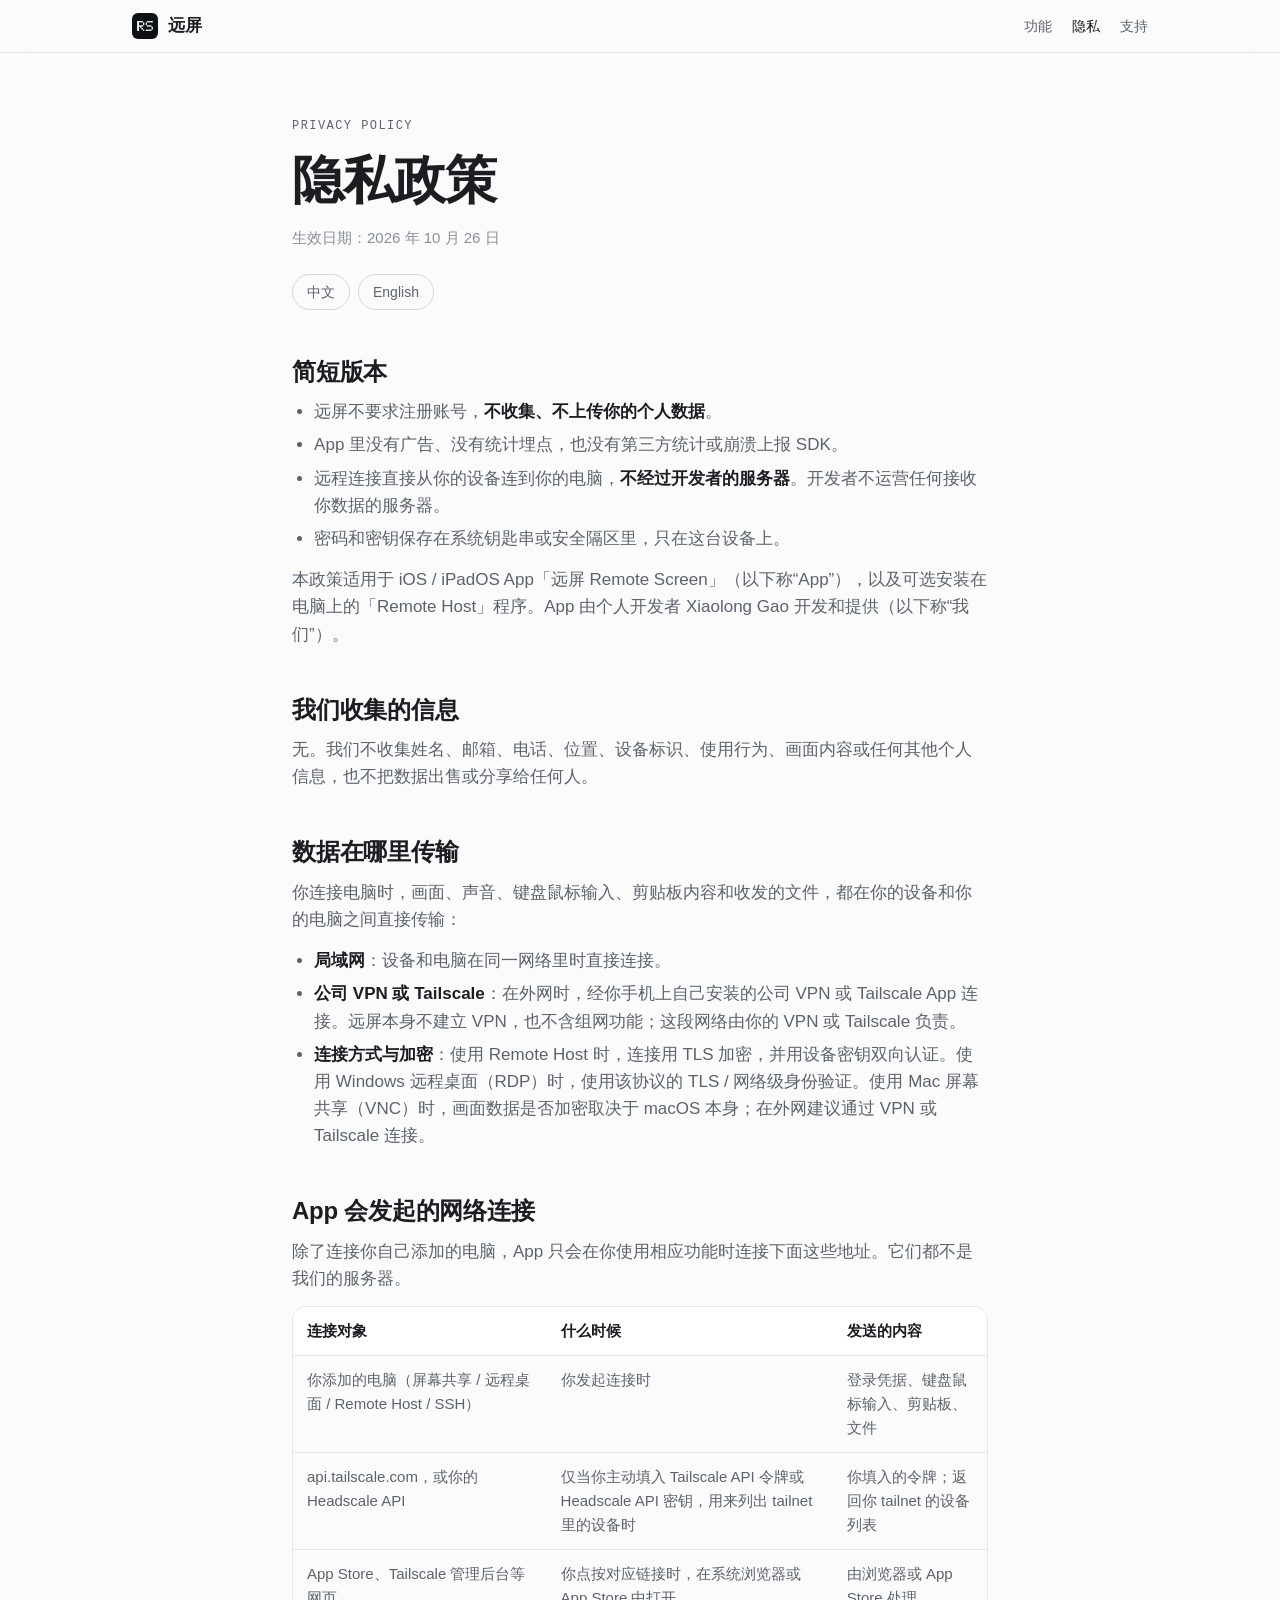
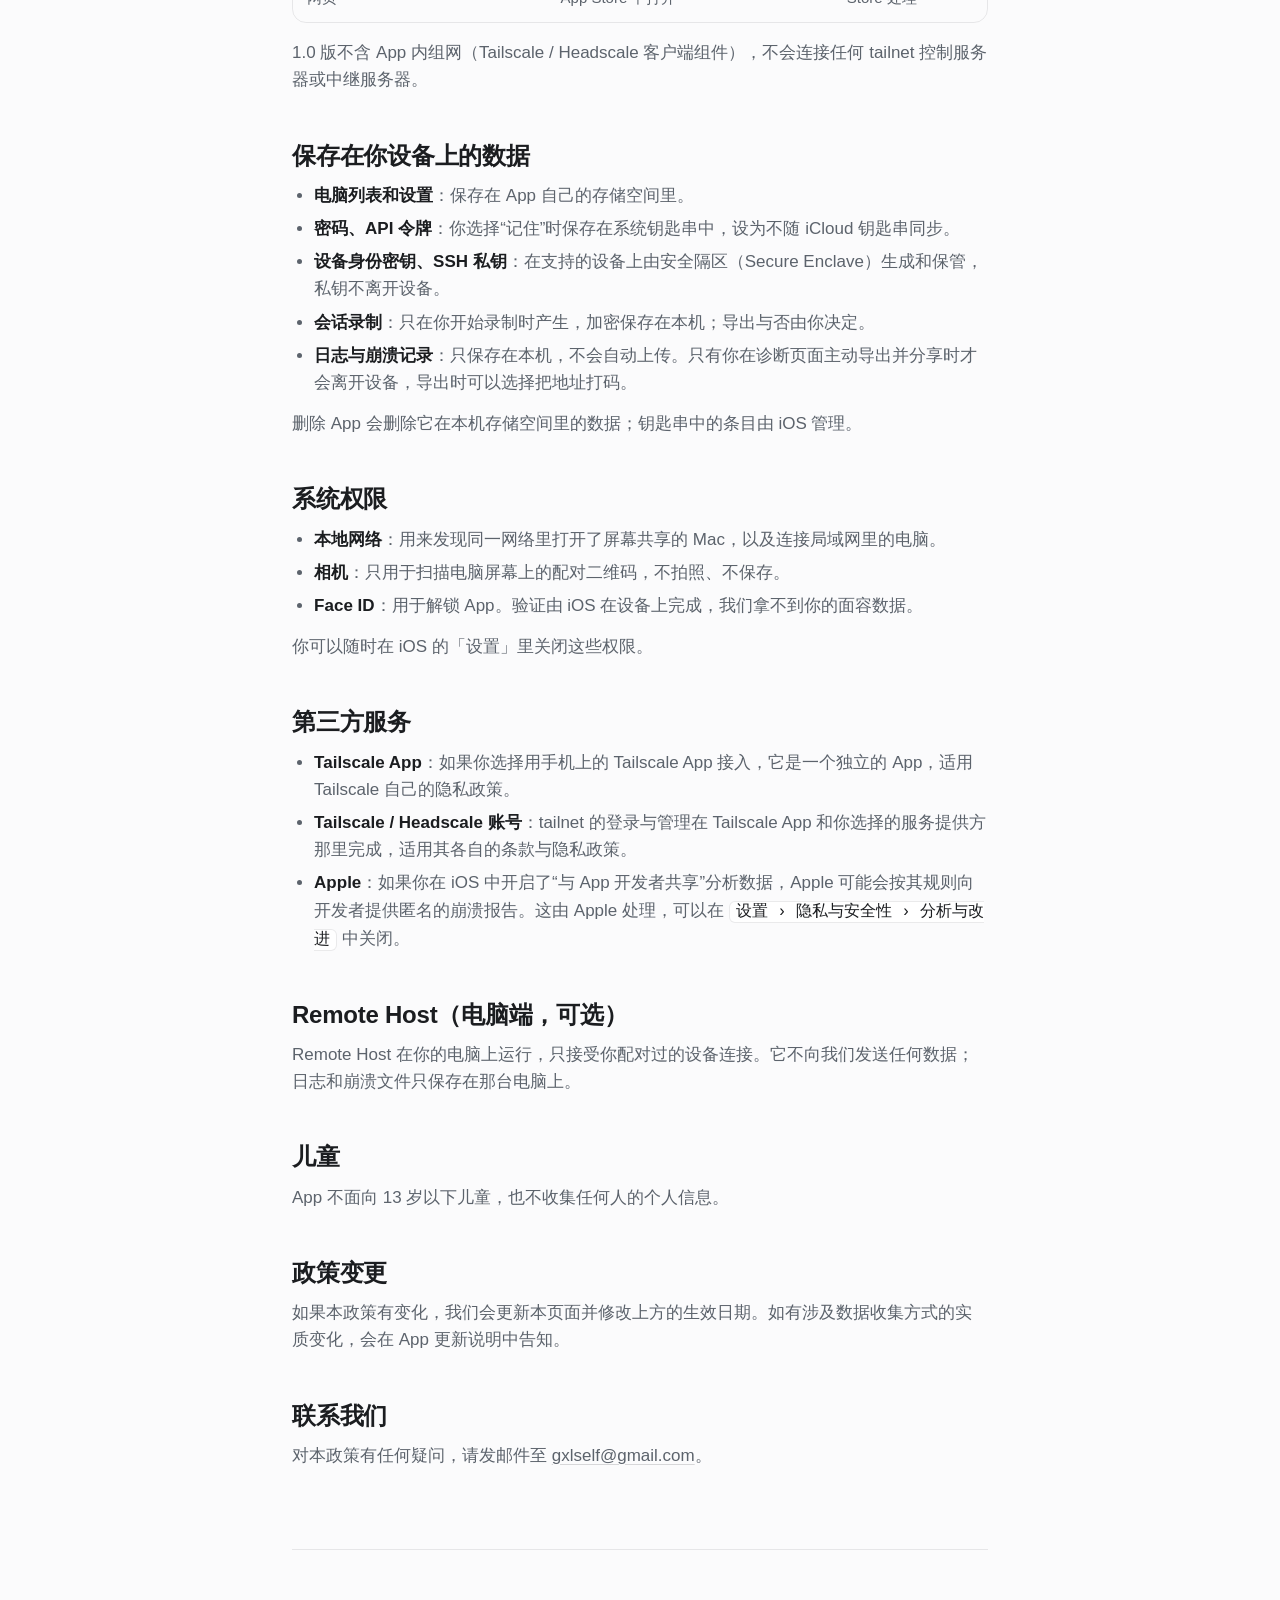
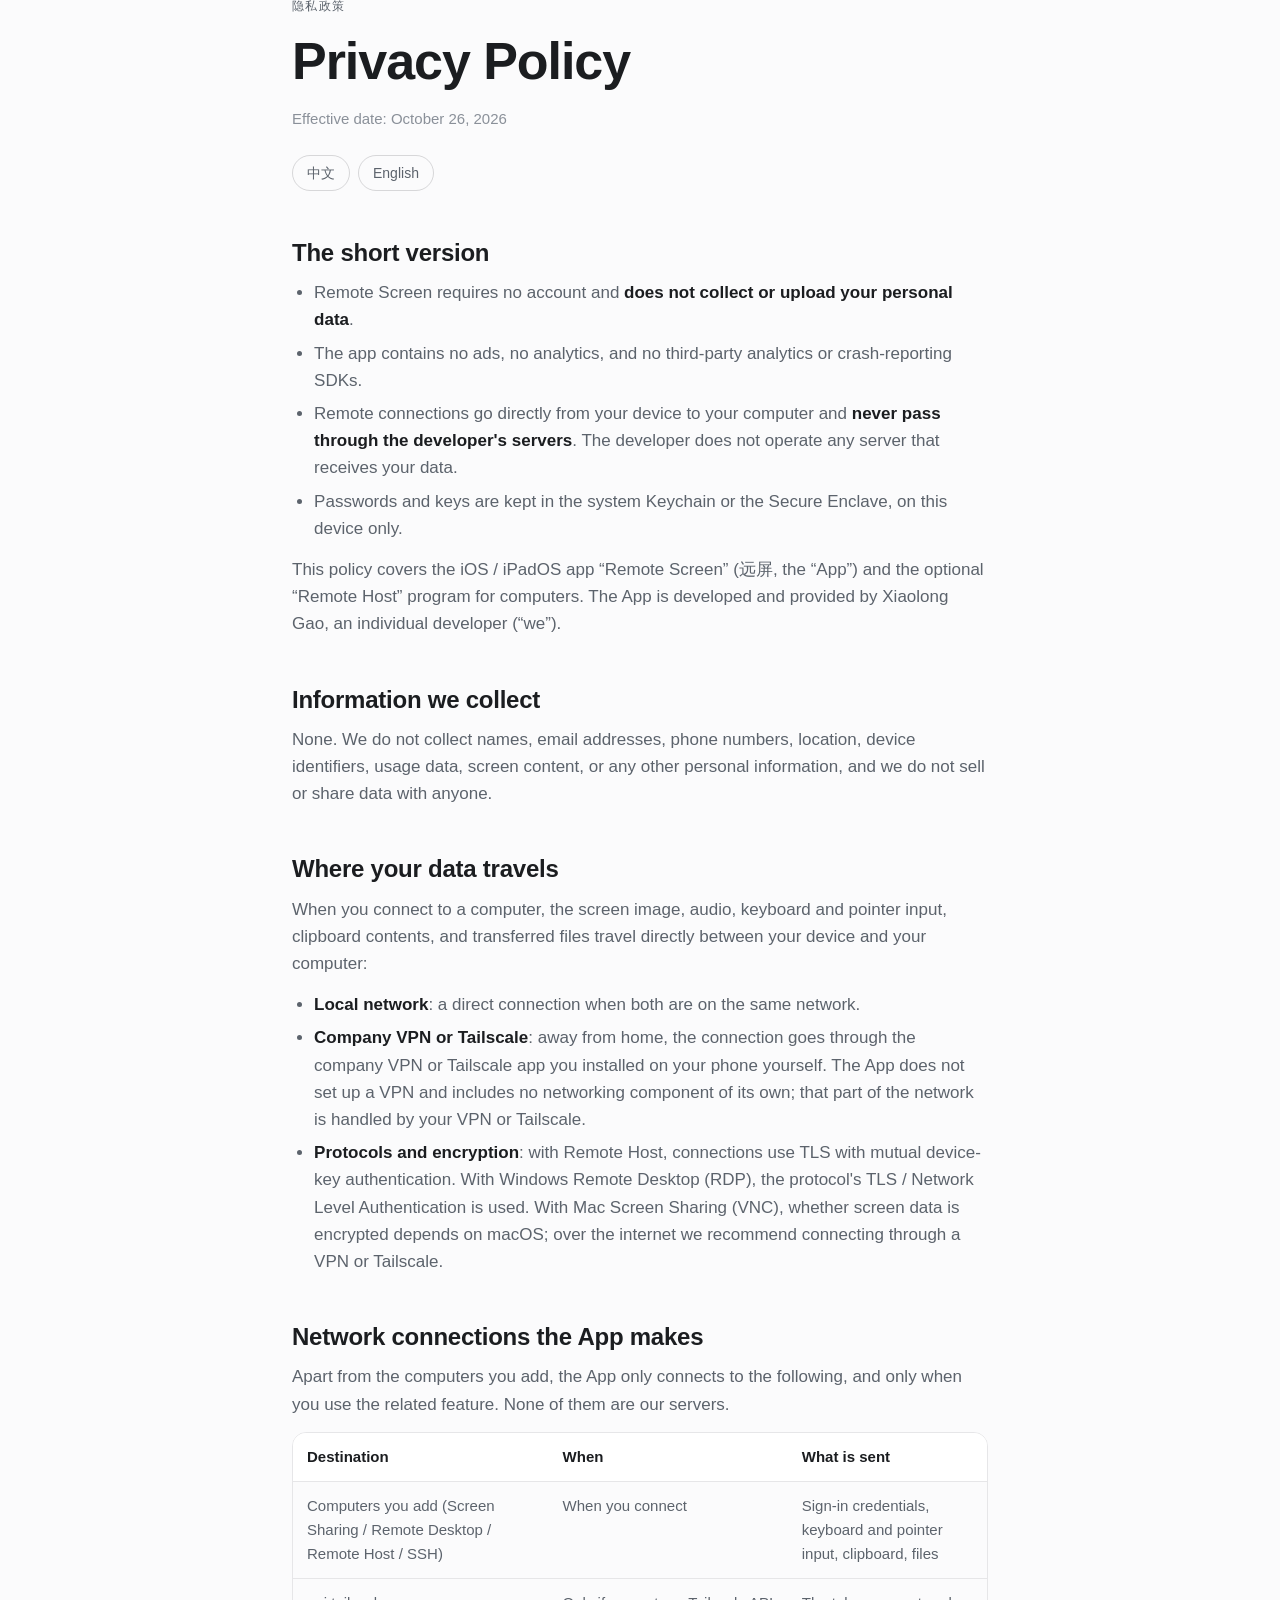
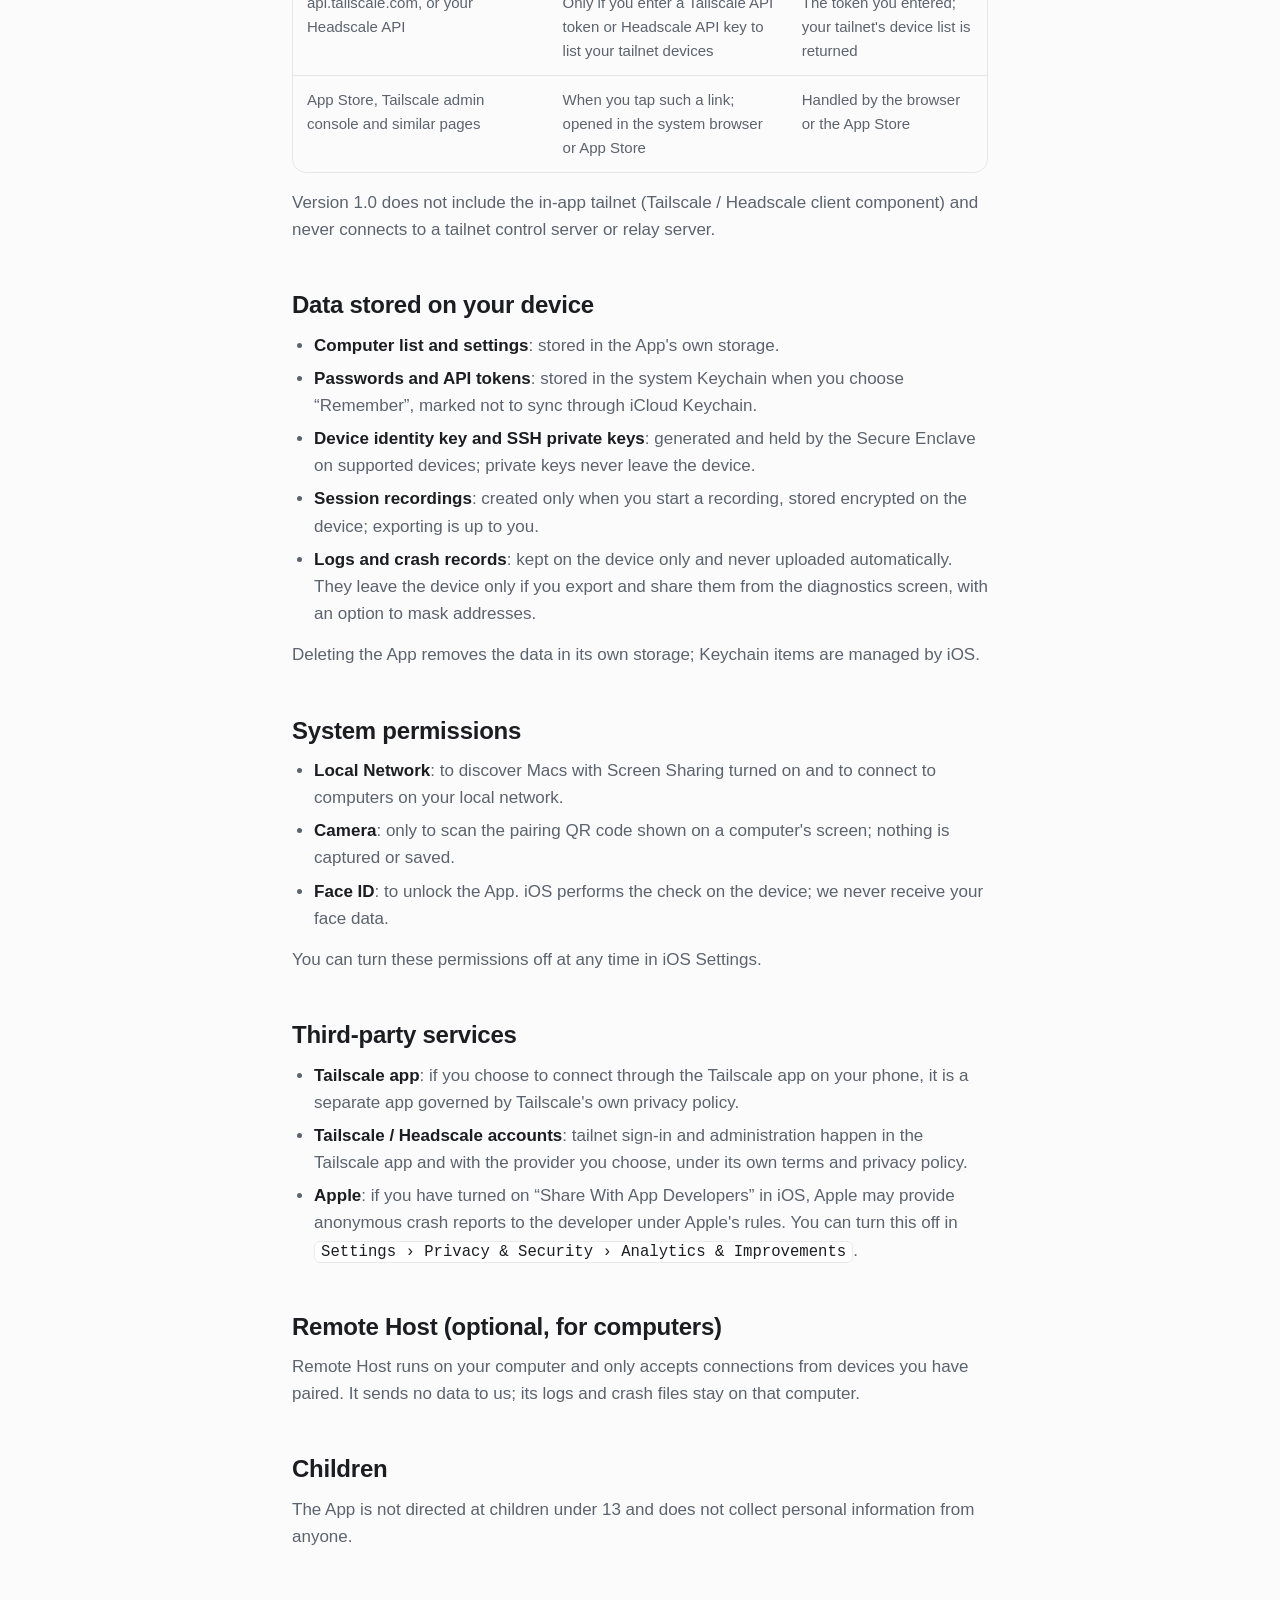
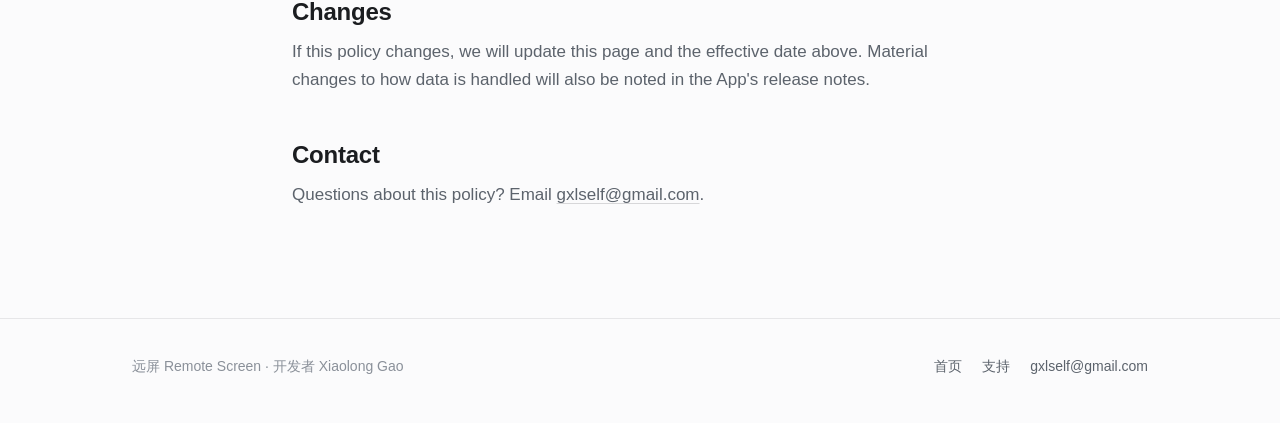
==== commit 9d92b404: "Match 1.0: no in-app tailnet; reach home over company VPN or Tailscale - Home, support: drop in-app " ====
--- a/privacy.html
+++ b/privacy.html
@@ -53,8 +53,8 @@
         <p>你连接电脑时，画面、声音、键盘鼠标输入、剪贴板内容和收发的文件，都在你的设备和你的电脑之间直接传输：</p>
         <ul>
           <li><strong>局域网</strong>：设备和电脑在同一网络里时直接连接。</li>
-          <li><strong>tailnet（Tailscale / Headscale）</strong>：在外网时经你自己的 tailnet 连接，流量由 WireGuard 端到端加密。无法直连时，加密后的流量可能经过你的 tailnet 所配置的中继（DERP）服务器转发，中继看不到内容。这些中继由 Tailscale 或你的 Headscale 管理员提供，不由我们提供。</li>
-          <li><strong>连接方式与加密</strong>：使用 Remote Host 时，连接用 TLS 加密，并用设备密钥双向认证。使用 Windows 远程桌面（RDP）时，使用该协议的 TLS / 网络级身份验证。使用 Mac 屏幕共享（VNC）时，画面数据是否加密取决于 macOS 本身；在外网建议通过 tailnet 连接。</li>
+          <li><strong>公司 VPN 或 Tailscale</strong>：在外网时，经你手机上自己安装的公司 VPN 或 Tailscale App 连接。远屏本身不建立 VPN，也不含组网功能；这段网络由你的 VPN 或 Tailscale 负责。</li>
+          <li><strong>连接方式与加密</strong>：使用 Remote Host 时，连接用 TLS 加密，并用设备密钥双向认证。使用 Windows 远程桌面（RDP）时，使用该协议的 TLS / 网络级身份验证。使用 Mac 屏幕共享（VNC）时，画面数据是否加密取决于 macOS 本身；在外网建议通过 VPN 或 Tailscale 连接。</li>
         </ul>
 
         <h2>App 会发起的网络连接</h2>
@@ -64,14 +64,12 @@
             <thead><tr><th>连接对象</th><th>什么时候</th><th>发送的内容</th></tr></thead>
             <tbody>
               <tr><td>你添加的电脑（屏幕共享 / 远程桌面 / Remote Host / SSH）</td><td>你发起连接时</td><td>登录凭据、键盘鼠标输入、剪贴板、文件</td></tr>
-              <tr><td>你填写的 Headscale 服务器</td><td>使用「App 内连接」时</td><td>tailnet 登录与节点信息；登录在系统浏览器里完成</td></tr>
-              <tr><td>你的 tailnet 配置的中继服务器</td><td>使用 tailnet 且无法直连时</td><td>端到端加密的流量</td></tr>
               <tr><td>api.tailscale.com，或你的 Headscale API</td><td>仅当你主动填入 Tailscale API 令牌或 Headscale API 密钥，用来列出 tailnet 里的设备时</td><td>你填入的令牌；返回你 tailnet 的设备列表</td></tr>
               <tr><td>App Store、Tailscale 管理后台等网页</td><td>你点按对应链接时，在系统浏览器或 App Store 中打开</td><td>由浏览器或 App Store 处理</td></tr>
             </tbody>
           </table>
         </div>
-        <p>App 内置的 tailnet 组件已关闭 Tailscale 的日志上报功能。</p>
+        <p>1.0 版不含 App 内组网（Tailscale / Headscale 客户端组件），不会连接任何 tailnet 控制服务器或中继服务器。</p>
 
         <h2>保存在你设备上的数据</h2>
         <ul>
@@ -94,7 +92,7 @@
         <h2>第三方服务</h2>
         <ul>
           <li><strong>Tailscale App</strong>：如果你选择用手机上的 Tailscale App 接入，它是一个独立的 App，适用 Tailscale 自己的隐私政策。</li>
-          <li><strong>Headscale / Tailscale 账号</strong>：tailnet 的登录与管理由你选择的服务提供方负责，适用其各自的条款与隐私政策。</li>
+          <li><strong>Tailscale / Headscale 账号</strong>：tailnet 的登录与管理在 Tailscale App 和你选择的服务提供方那里完成，适用其各自的条款与隐私政策。</li>
           <li><strong>Apple</strong>：如果你在 iOS 中开启了“与 App 开发者共享”分析数据，Apple 可能会按其规则向开发者提供匿名的崩溃报告。这由 Apple 处理，可以在 <span class="path">设置 › 隐私与安全性 › 分析与改进</span> 中关闭。</li>
         </ul>
 
@@ -137,8 +135,8 @@
         <p>When you connect to a computer, the screen image, audio, keyboard and pointer input, clipboard contents, and transferred files travel directly between your device and your computer:</p>
         <ul>
           <li><strong>Local network</strong>: a direct connection when both are on the same network.</li>
-          <li><strong>Tailnet (Tailscale / Headscale)</strong>: away from home, traffic goes over your own tailnet and is end-to-end encrypted by WireGuard. When a direct path is not available, the encrypted traffic may be forwarded by relay (DERP) servers configured for your tailnet, which cannot read it. These relays are run by Tailscale or by your Headscale administrator, not by us.</li>
-          <li><strong>Protocols and encryption</strong>: with Remote Host, connections use TLS with mutual device-key authentication. With Windows Remote Desktop (RDP), the protocol's TLS / Network Level Authentication is used. With Mac Screen Sharing (VNC), whether screen data is encrypted depends on macOS; over the internet we recommend connecting through a tailnet.</li>
+          <li><strong>Company VPN or Tailscale</strong>: away from home, the connection goes through the company VPN or Tailscale app you installed on your phone yourself. The App does not set up a VPN and includes no networking component of its own; that part of the network is handled by your VPN or Tailscale.</li>
+          <li><strong>Protocols and encryption</strong>: with Remote Host, connections use TLS with mutual device-key authentication. With Windows Remote Desktop (RDP), the protocol's TLS / Network Level Authentication is used. With Mac Screen Sharing (VNC), whether screen data is encrypted depends on macOS; over the internet we recommend connecting through a VPN or Tailscale.</li>
         </ul>
 
         <h2>Network connections the App makes</h2>
@@ -148,14 +146,12 @@
             <thead><tr><th>Destination</th><th>When</th><th>What is sent</th></tr></thead>
             <tbody>
               <tr><td>Computers you add (Screen Sharing / Remote Desktop / Remote Host / SSH)</td><td>When you connect</td><td>Sign-in credentials, keyboard and pointer input, clipboard, files</td></tr>
-              <tr><td>The Headscale server you enter</td><td>When using the in-app connection</td><td>Tailnet sign-in and node information; sign-in happens in the system browser</td></tr>
-              <tr><td>Relay servers configured for your tailnet</td><td>When using a tailnet without a direct path</td><td>End-to-end encrypted traffic</td></tr>
               <tr><td>api.tailscale.com, or your Headscale API</td><td>Only if you enter a Tailscale API token or Headscale API key to list your tailnet devices</td><td>The token you entered; your tailnet's device list is returned</td></tr>
               <tr><td>App Store, Tailscale admin console and similar pages</td><td>When you tap such a link; opened in the system browser or App Store</td><td>Handled by the browser or the App Store</td></tr>
             </tbody>
           </table>
         </div>
-        <p>Tailscale log uploading is disabled in the App's built-in tailnet component.</p>
+        <p>Version 1.0 does not include the in-app tailnet (Tailscale / Headscale client component) and never connects to a tailnet control server or relay server.</p>
 
         <h2>Data stored on your device</h2>
         <ul>
@@ -178,7 +174,7 @@
         <h2>Third-party services</h2>
         <ul>
           <li><strong>Tailscale app</strong>: if you choose to connect through the Tailscale app on your phone, it is a separate app governed by Tailscale's own privacy policy.</li>
-          <li><strong>Headscale / Tailscale accounts</strong>: tailnet sign-in and administration are handled by the provider you choose, under its own terms and privacy policy.</li>
+          <li><strong>Tailscale / Headscale accounts</strong>: tailnet sign-in and administration happen in the Tailscale app and with the provider you choose, under its own terms and privacy policy.</li>
           <li><strong>Apple</strong>: if you have turned on “Share With App Developers” in iOS, Apple may provide anonymous crash reports to the developer under Apple's rules. You can turn this off in <span class="path">Settings › Privacy &amp; Security › Analytics &amp; Improvements</span>.</li>
         </ul>
 
